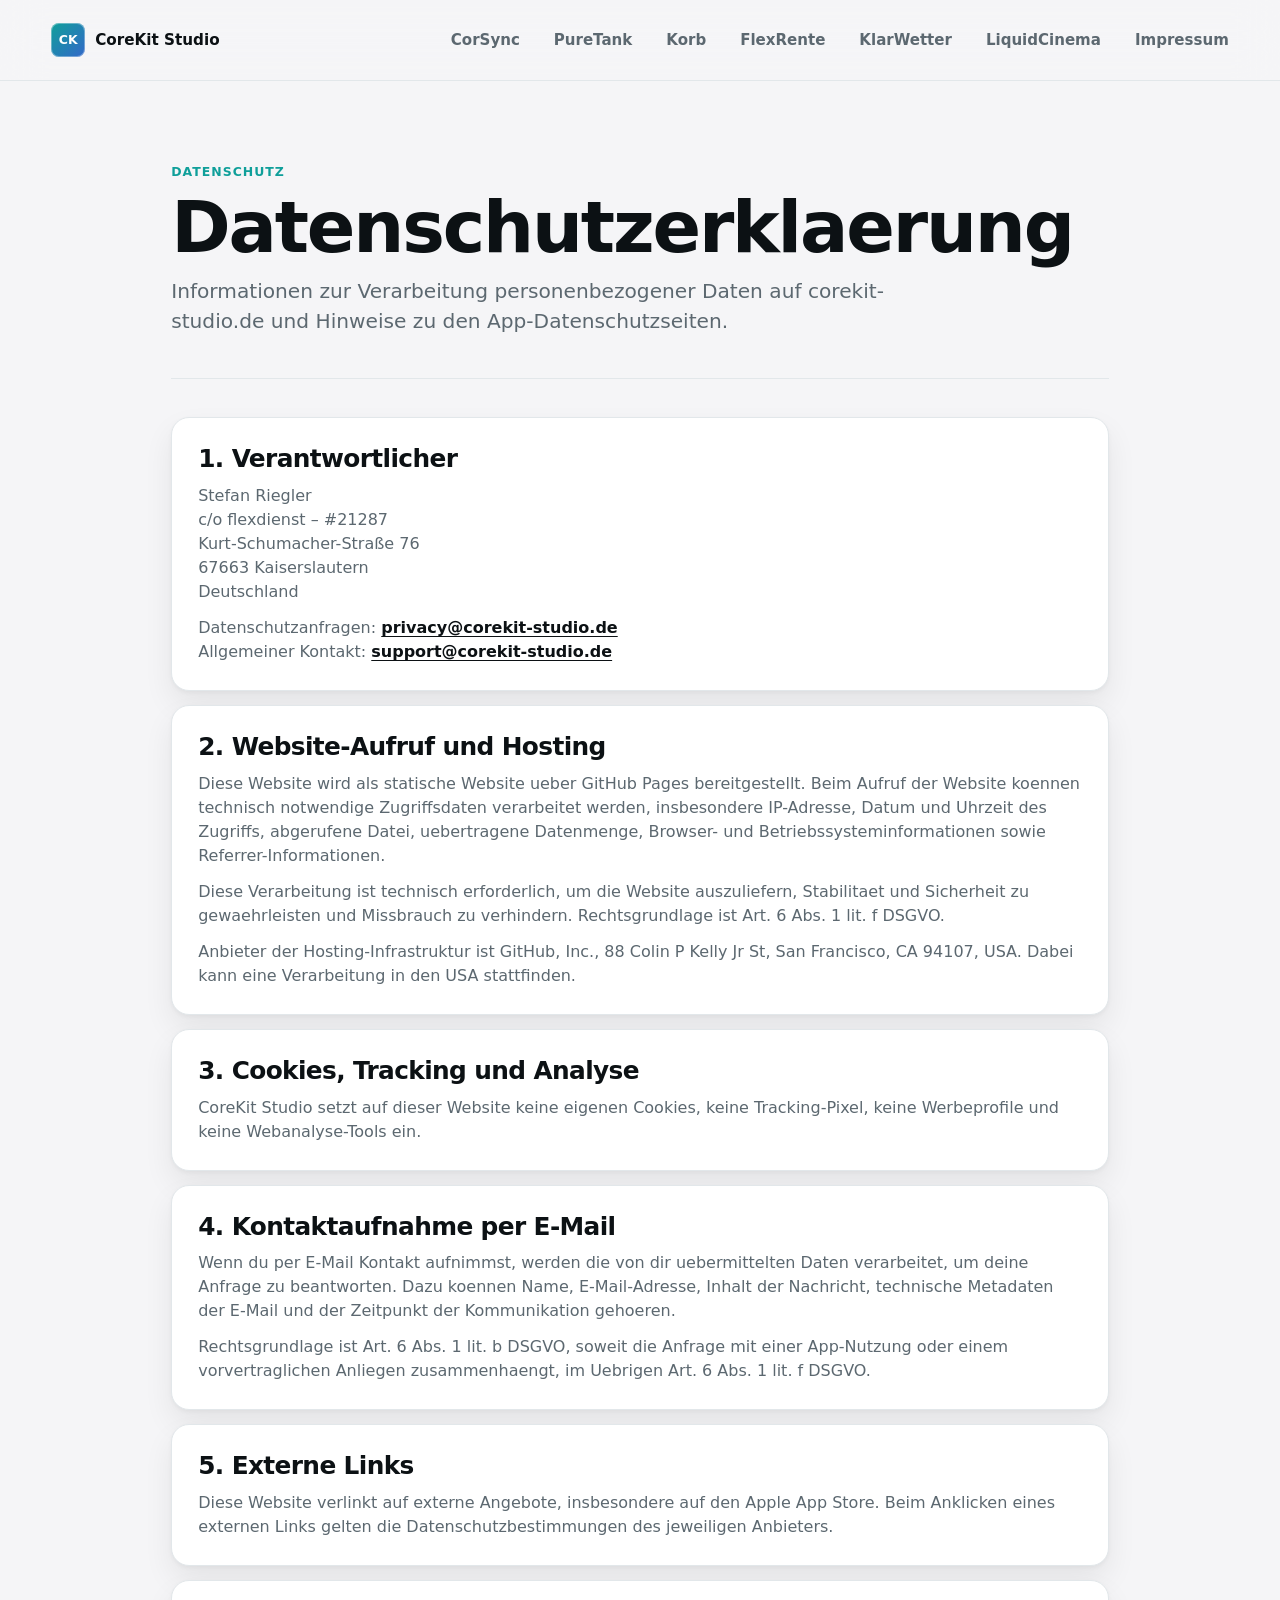
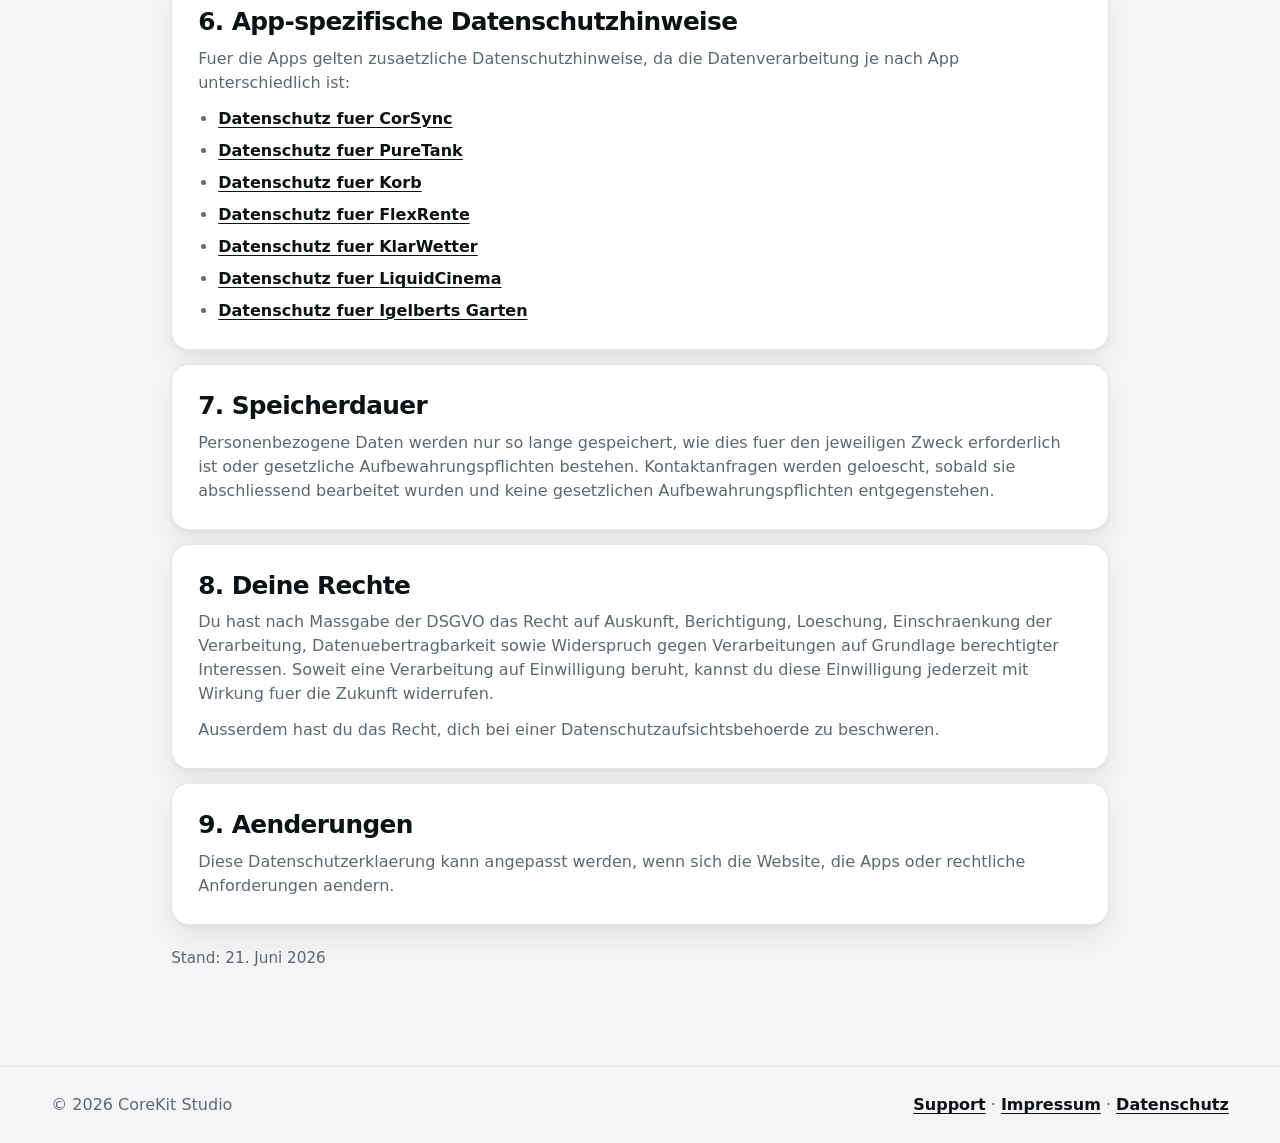
==== datenschutz.html @ 7d425607 "Igelberts Garten: Datenschutzseite, Support-/Übersicht-Verlinkung, iPad-Plattform - Neue Seite daten" ====
<!doctype html>
<html lang="de">
  <head>
    <meta charset="utf-8">
    <meta name="viewport" content="width=device-width, initial-scale=1">
    <meta name="description" content="Datenschutzerklaerung fuer die Website corekit-studio.de und Uebersicht der App-Datenschutzhinweise.">
    <title>Datenschutz - CoreKit Studio</title>
    <link rel="stylesheet" href="styles.css?v=20260712-redesign-1">
  </head>
  <body>
    <header class="site-header">
      <a class="brand" href="index.html#top" aria-label="Startseite">
        <span class="brand-mark">CK</span>
        <span>CoreKit Studio</span>
      </a>
      <nav class="nav" aria-label="Hauptnavigation">
        <a href="index.html#corsync">CorSync</a>
        <a href="index.html#puretank">PureTank</a>
        <a href="index.html#korb">Korb</a>
        <a href="index.html#flexrente">FlexRente</a>
        <a href="index.html#klarwetter">KlarWetter</a>
        <a href="index.html#liquidcinema">LiquidCinema</a>
        <a href="impressum.html">Impressum</a>
      </nav>
    </header>

    <main class="legal-page">
      <section class="legal-hero" aria-labelledby="privacy-title">
        <p class="section-kicker">Datenschutz</p>
        <h1 id="privacy-title">Datenschutzerklaerung</h1>
        <p class="lead">Informationen zur Verarbeitung personenbezogener Daten auf corekit-studio.de und Hinweise zu den App-Datenschutzseiten.</p>
      </section>

      <section class="legal-content">
        <article class="legal-panel">
          <h2>1. Verantwortlicher</h2>
          <p>
            Stefan Riegler<br>
            c/o flexdienst – #21287<br>
            Kurt-Schumacher-Straße 76<br>
            67663 Kaiserslautern<br>
            Deutschland
          </p>
          <p>
            Datenschutzanfragen: <a href="mailto:privacy@corekit-studio.de">privacy@corekit-studio.de</a><br>
            Allgemeiner Kontakt: <a href="mailto:support@corekit-studio.de">support@corekit-studio.de</a>
          </p>
        </article>

        <article class="legal-panel">
          <h2>2. Website-Aufruf und Hosting</h2>
          <p>
            Diese Website wird als statische Website ueber GitHub Pages bereitgestellt. Beim Aufruf der Website koennen technisch notwendige Zugriffsdaten verarbeitet werden, insbesondere IP-Adresse, Datum und Uhrzeit des Zugriffs, abgerufene Datei, uebertragene Datenmenge, Browser- und Betriebssysteminformationen sowie Referrer-Informationen.
          </p>
          <p>
            Diese Verarbeitung ist technisch erforderlich, um die Website auszuliefern, Stabilitaet und Sicherheit zu gewaehrleisten und Missbrauch zu verhindern. Rechtsgrundlage ist Art. 6 Abs. 1 lit. f DSGVO.
          </p>
          <p>
            Anbieter der Hosting-Infrastruktur ist GitHub, Inc., 88 Colin P Kelly Jr St, San Francisco, CA 94107, USA. Dabei kann eine Verarbeitung in den USA stattfinden.
          </p>
        </article>

        <article class="legal-panel">
          <h2>3. Cookies, Tracking und Analyse</h2>
          <p>
            CoreKit Studio setzt auf dieser Website keine eigenen Cookies, keine Tracking-Pixel, keine Werbeprofile und keine Webanalyse-Tools ein.
          </p>
        </article>

        <article class="legal-panel">
          <h2>4. Kontaktaufnahme per E-Mail</h2>
          <p>
            Wenn du per E-Mail Kontakt aufnimmst, werden die von dir uebermittelten Daten verarbeitet, um deine Anfrage zu beantworten. Dazu koennen Name, E-Mail-Adresse, Inhalt der Nachricht, technische Metadaten der E-Mail und der Zeitpunkt der Kommunikation gehoeren.
          </p>
          <p>
            Rechtsgrundlage ist Art. 6 Abs. 1 lit. b DSGVO, soweit die Anfrage mit einer App-Nutzung oder einem vorvertraglichen Anliegen zusammenhaengt, im Uebrigen Art. 6 Abs. 1 lit. f DSGVO.
          </p>
        </article>

        <article class="legal-panel">
          <h2>5. Externe Links</h2>
          <p>
            Diese Website verlinkt auf externe Angebote, insbesondere auf den Apple App Store. Beim Anklicken eines externen Links gelten die Datenschutzbestimmungen des jeweiligen Anbieters.
          </p>
        </article>

        <article class="legal-panel">
          <h2>6. App-spezifische Datenschutzhinweise</h2>
          <p>
            Fuer die Apps gelten zusaetzliche Datenschutzhinweise, da die Datenverarbeitung je nach App unterschiedlich ist:
          </p>
          <ul class="legal-list">
            <li><a href="datenschutz/corsync.html">Datenschutz fuer CorSync</a></li>
            <li><a href="datenschutz/puretank.html">Datenschutz fuer PureTank</a></li>
            <li><a href="datenschutz/korb.html">Datenschutz fuer Korb</a></li>
            <li><a href="datenschutz/flexrente.html">Datenschutz fuer FlexRente</a></li>
            <li><a href="datenschutz/klarwetter.html">Datenschutz fuer KlarWetter</a></li>
            <li><a href="datenschutz/liquidcinema.html">Datenschutz fuer LiquidCinema</a></li>
            <li><a href="datenschutz/igelbert.html">Datenschutz fuer Igelberts Garten</a></li>
          </ul>
        </article>

        <article class="legal-panel">
          <h2>7. Speicherdauer</h2>
          <p>
            Personenbezogene Daten werden nur so lange gespeichert, wie dies fuer den jeweiligen Zweck erforderlich ist oder gesetzliche Aufbewahrungspflichten bestehen. Kontaktanfragen werden geloescht, sobald sie abschliessend bearbeitet wurden und keine gesetzlichen Aufbewahrungspflichten entgegenstehen.
          </p>
        </article>

        <article class="legal-panel">
          <h2>8. Deine Rechte</h2>
          <p>
            Du hast nach Massgabe der DSGVO das Recht auf Auskunft, Berichtigung, Loeschung, Einschraenkung der Verarbeitung, Datenuebertragbarkeit sowie Widerspruch gegen Verarbeitungen auf Grundlage berechtigter Interessen. Soweit eine Verarbeitung auf Einwilligung beruht, kannst du diese Einwilligung jederzeit mit Wirkung fuer die Zukunft widerrufen.
          </p>
          <p>
            Ausserdem hast du das Recht, dich bei einer Datenschutzaufsichtsbehoerde zu beschweren.
          </p>
        </article>

        <article class="legal-panel">
          <h2>9. Aenderungen</h2>
          <p>
            Diese Datenschutzerklaerung kann angepasst werden, wenn sich die Website, die Apps oder rechtliche Anforderungen aendern.
          </p>
        </article>

        <p class="legal-updated">Stand: 21. Juni 2026</p>
      </section>
    </main>

    <footer class="footer">
      <span>© <span id="year">2026</span> CoreKit Studio</span>
      <span><a href="support.html">Support</a> · <a href="impressum.html">Impressum</a> · <a href="datenschutz.html">Datenschutz</a></span>
    </footer>

    <script>
      document.getElementById("year").textContent = new Date().getFullYear();
    </script>
  </body>
</html>
---- styles.css ----
:root {
  color-scheme: light dark;
  --ink: #0c1114;
  --muted: #5c6870;
  --line: #e2e7ea;
  --paper: #f5f5f7;
  --panel: #ffffff;
  --card: #ffffff;
  --teal: #0f9f9a;
  --blue: #3368c9;
  --green: #438753;
  --accent: #f0b44c;
  --brand: #0071e3;
  --focus: #0071e3;
  --header-bg: rgba(245, 245, 247, 0.72);
  --glass: rgba(255, 255, 255, 0.55);
  --glass-strong: rgba(250, 250, 252, 0.9);
  --shadow: 0 20px 70px rgba(23, 32, 38, 0.13);
  --shadow-card: 0 2px 4px rgba(12, 17, 20, 0.04), 0 14px 30px rgba(12, 17, 20, 0.07);
  --radius: 18px;
}

@media (prefers-color-scheme: dark) {
  :root {
    --ink: #f5f5f7;
    --muted: #9ea7ad;
    --line: #2a2f34;
    --paper: #000000;
    --panel: #1c1c1e;
    --card: #1c1c1e;
    --teal: #40c8c0;
    --blue: #6ea0e6;
    --accent: #f0b44c;
    --brand: #0a84ff;
    --focus: #0a84ff;
    --header-bg: rgba(0, 0, 0, 0.6);
    --glass: rgba(40, 40, 43, 0.55);
    --glass-strong: rgba(28, 28, 30, 0.92);
    --shadow: 0 20px 70px rgba(0, 0, 0, 0.55);
    --shadow-card: 0 2px 4px rgba(0, 0, 0, 0.3), 0 16px 34px rgba(0, 0, 0, 0.45);
  }
}

* {
  box-sizing: border-box;
}

html {
  scroll-behavior: smooth;
}

body {
  margin: 0;
  background: var(--paper);
  color: var(--ink);
  font-family: "SF Pro Display", "SF Pro Text", -apple-system, BlinkMacSystemFont, system-ui, "Segoe UI", Roboto, sans-serif;
  line-height: 1.5;
  text-rendering: optimizeLegibility;
  -webkit-font-smoothing: antialiased;
  -moz-osx-font-smoothing: grayscale;
}

a {
  color: inherit;
}

img {
  max-width: 100%;
}

:focus-visible {
  outline: 3px solid var(--focus);
  outline-offset: 3px;
}

.skip-link {
  position: fixed;
  left: 16px;
  top: 12px;
  z-index: 100;
  padding: 10px 14px;
  background: var(--brand);
  color: #fff;
  border-radius: 8px;
  font-weight: 800;
  text-decoration: none;
  transform: translateY(-160%);
  transition: transform 0.2s ease;
}

.skip-link:focus-visible {
  transform: translateY(0);
}

.site-header {
  position: sticky;
  top: 0;
  z-index: 10;
  display: flex;
  align-items: center;
  justify-content: space-between;
  flex-wrap: wrap;
  gap: 14px 24px;
  padding: 18px clamp(20px, 4vw, 56px);
  background: var(--header-bg);
  border-bottom: 1px solid var(--line);
  -webkit-backdrop-filter: saturate(180%) blur(20px);
  backdrop-filter: saturate(180%) blur(20px);
}

.brand {
  display: inline-flex;
  align-items: center;
  gap: 10px;
  min-height: 44px;
  color: var(--ink);
  font-size: 0.95rem;
  font-weight: 800;
  text-decoration: none;
  letter-spacing: 0;
}

.brand-mark,
.app-icon {
  display: grid;
  place-items: center;
  flex: 0 0 auto;
  color: #fff;
  font-weight: 800;
  box-shadow: inset 0 0 0 1px rgba(255, 255, 255, 0.34);
}

.brand-mark {
  width: 34px;
  height: 34px;
  border-radius: 8px;
  background: linear-gradient(135deg, var(--teal), var(--blue));
  font-size: 0.78rem;
}

.brand-logo {
  display: block;
  width: 34px;
  height: 34px;
  flex: 0 0 auto;
  border-radius: 8px;
  box-shadow: 0 4px 14px rgba(23, 32, 38, 0.14);
}

.nav {
  display: flex;
  flex-wrap: wrap;
  align-items: center;
  gap: 6px clamp(14px, 3vw, 34px);
  color: var(--muted);
  font-size: 0.94rem;
  font-weight: 700;
}

.nav a {
  display: inline-flex;
  align-items: center;
  min-height: 44px;
  white-space: nowrap;
  overflow-wrap: normal;
  text-decoration: none;
}

.nav a:hover,
.nav a:focus-visible {
  color: var(--ink);
}

.hero {
  display: grid;
  grid-template-columns: minmax(300px, 0.95fr) minmax(360px, 0.72fr);
  align-items: center;
  gap: clamp(28px, 5vw, 70px);
  width: min(100%, 1320px);
  margin: 0 auto;
  min-height: auto;
  padding: clamp(58px, 7vw, 96px) clamp(20px, 4vw, 56px) clamp(46px, 6vw, 74px);
}

.hero-copy {
  max-width: 650px;
}

.eyebrow,
.section-kicker,
.app-platform {
  margin: 0;
  color: var(--teal);
  font-size: 0.78rem;
  font-weight: 850;
  letter-spacing: 0.08em;
  text-transform: uppercase;
}

p,
a {
  overflow-wrap: anywhere;
}

h1,
h2,
h3 {
  overflow-wrap: normal;
}

h1 {
  margin: 14px 0 18px;
  max-width: 650px;
  font-size: clamp(3rem, 6vw, 5.1rem);
  line-height: 0.98;
  letter-spacing: -0.03em;
}

h2 {
  margin: 8px 0 0;
  font-size: clamp(2rem, 4.4vw, 4rem);
  line-height: 1.02;
  letter-spacing: -0.025em;
}

h3 {
  margin: 6px 0 8px;
  font-size: 1.22rem;
  letter-spacing: -0.015em;
}

.lead {
  max-width: 610px;
  margin: 0;
  color: var(--muted);
  font-size: clamp(1.04rem, 1.8vw, 1.26rem);
}

.hero-actions {
  display: flex;
  flex-wrap: wrap;
  gap: 12px;
  margin-top: 30px;
}

.button {
  display: inline-flex;
  align-items: center;
  justify-content: center;
  min-height: 46px;
  padding: 12px 24px;
  border-radius: 980px;
  font-weight: 700;
  letter-spacing: -0.01em;
  text-decoration: none;
  transition: transform 0.25s ease, background 0.25s ease, box-shadow 0.25s ease, opacity 0.25s ease;
}

.button:hover {
  transform: translateY(-2px);
}

.button:active {
  transform: translateY(0);
}

.button.primary {
  background: var(--brand);
  color: #fff;
  box-shadow: 0 8px 22px rgba(0, 113, 227, 0.28);
}

.button.primary:hover {
  box-shadow: 0 12px 28px rgba(0, 113, 227, 0.34);
}

.button.secondary {
  background: var(--glass);
  border: 1px solid var(--line);
  color: var(--ink);
  -webkit-backdrop-filter: blur(12px);
  backdrop-filter: blur(12px);
}

.disabled-button {
  color: var(--muted);
  cursor: default;
}

.button.compact {
  min-height: 42px;
  padding-inline: 16px;
}

.hero-visual {
  min-width: 0;
}

.hero-visual:not(.app-showcase) > img {
  display: block;
  width: 100%;
  aspect-ratio: 16 / 11;
  object-fit: cover;
  border-radius: 10px;
  box-shadow: var(--shadow);
}

.app-showcase {
  position: relative;
  display: flex;
  align-items: center;
  justify-content: center;
  gap: 12px;
  width: min(100%, 470px);
  min-height: 360px;
  margin-left: auto;
  padding: 0;
  overflow: visible;
}

.app-showcase .phone-shot,
.app-showcase .watch-shot,
.media-strip img {
  display: block;
  object-fit: cover;
  object-position: top center;
  background: #101116;
  border: 1px solid rgba(23, 32, 38, 0.18);
  border-radius: 22px;
  box-shadow: 0 18px 42px rgba(23, 32, 38, 0.14);
}

.app-showcase .phone-shot {
  width: 132px;
  max-width: 132px;
  flex: 0 0 132px;
  aspect-ratio: 1320 / 2868;
}

.app-showcase .primary-shot {
  order: 2;
  width: 164px;
  max-width: 164px;
  flex-basis: 164px;
  z-index: 3;
  transform: translateY(-8px);
}

.app-showcase img:nth-child(2) {
  order: 1;
  z-index: 2;
  transform: translateY(22px);
}

.app-showcase img:nth-child(3) {
  order: 3;
  z-index: 1;
  transform: translateY(12px);
}

.section {
  padding: clamp(50px, 7vw, 92px) clamp(20px, 4vw, 56px);
  scroll-margin-top: 92px;
}

.intro,
.contact-section,
.legal {
  display: grid;
  grid-template-columns: minmax(0, 0.8fr) minmax(280px, 1fr);
  gap: clamp(22px, 5vw, 64px);
  align-items: start;
  border-top: 1px solid var(--line);
}

.intro > p,
.contact-section p,
.legal p {
  margin: 0;
  color: var(--muted);
  font-size: 1.06rem;
}

.section-heading {
  display: flex;
  align-items: end;
  justify-content: space-between;
  gap: 20px;
  margin-bottom: 24px;
}

.product-layout {
  display: grid;
  grid-template-columns: minmax(280px, 0.75fr) minmax(0, 1.25fr);
  gap: clamp(24px, 5vw, 64px);
  align-items: center;
}

.product-copy {
  max-width: 620px;
}

.product-copy h3 {
  margin-top: 8px;
  font-size: clamp(1.8rem, 3vw, 3rem);
  line-height: 1.08;
}

.product-copy p {
  margin: 0;
  color: var(--muted);
  font-size: 1.07rem;
}

.quick-list {
  display: grid;
  gap: 10px;
  margin: 24px 0 0;
  padding: 0;
  list-style: none;
}

.quick-list li {
  position: relative;
  padding-left: 24px;
  color: var(--ink);
  font-weight: 720;
}

.quick-list li::before {
  position: absolute;
  left: 0;
  color: var(--teal);
  content: "✓";
}

.media-strip {
  display: grid;
  grid-template-columns: repeat(3, minmax(0, 1fr));
  gap: clamp(10px, 2vw, 18px);
  align-items: end;
}

.media-strip img {
  width: 100%;
  aspect-ratio: 1320 / 2868;
  border-radius: 28px;
  box-shadow: var(--shadow);
}

.media-strip img:nth-child(2) {
  margin-bottom: 34px;
}

.feature-section {
  border-top: 1px solid var(--line);
}

.feature-grid {
  display: grid;
  grid-template-columns: repeat(3, minmax(0, 1fr));
  gap: 14px;
}

.feature-grid article {
  min-height: 190px;
  padding: 24px;
  background: var(--card);
  border: 1px solid var(--line);
  border-radius: var(--radius);
  box-shadow: var(--shadow-card);
  transition: transform 0.3s ease, box-shadow 0.3s ease;
}

.feature-grid article:hover {
  transform: translateY(-4px);
  box-shadow: 0 2px 6px rgba(12, 17, 20, 0.05), 0 22px 44px rgba(12, 17, 20, 0.1);
}

.feature-grid p {
  margin: 0;
  color: var(--muted);
}

.medical-note {
  margin: 22px 0 0;
  padding: 18px;
  color: var(--muted);
  background: var(--card);
  border: 1px solid var(--line);
  border-left: 4px solid var(--accent);
  border-radius: var(--radius);
}

.app-grid {
  display: grid;
  grid-template-columns: repeat(3, minmax(0, 1fr));
  gap: 16px;
}

.app-card {
  display: grid;
  grid-template-rows: auto 1fr auto;
  gap: 18px;
  min-height: 320px;
  padding: 24px;
  background: var(--card);
  border: 1px solid var(--line);
  border-radius: var(--radius);
  box-shadow: var(--shadow-card);
}

.app-card p {
  margin: 0;
  color: var(--muted);
}

.app-card a {
  align-self: end;
  width: fit-content;
  color: var(--ink);
  font-weight: 850;
  text-decoration-thickness: 2px;
  text-underline-offset: 4px;
}

.app-icon {
  width: 58px;
  height: 58px;
  border-radius: 14px;
  font-size: 1rem;
}

.app-icon.teal {
  background: linear-gradient(135deg, #16a8a1, #27656d);
}

.app-icon.blue {
  background: linear-gradient(135deg, #3368c9, #65a0d8);
}

.app-icon.green {
  background: linear-gradient(135deg, #438753, #c5a24d);
}

.contact-list {
  display: grid;
  gap: 12px;
}

.contact-list a {
  display: grid;
  gap: 4px;
  padding: 20px;
  background: var(--card);
  border: 1px solid var(--line);
  border-radius: var(--radius);
  box-shadow: var(--shadow-card);
  color: var(--ink);
  font-size: 1.02rem;
  font-weight: 700;
  text-decoration: none;
  transition: transform 0.3s ease, box-shadow 0.3s ease;
}

.contact-list a:hover {
  transform: translateY(-4px);
  box-shadow: 0 2px 6px rgba(12, 17, 20, 0.05), 0 22px 44px rgba(12, 17, 20, 0.1);
}

.contact-list span {
  color: var(--muted);
  font-size: 0.8rem;
  font-weight: 800;
  text-transform: uppercase;
  letter-spacing: 0.08em;
}

.legal-grid {
  display: grid;
  grid-template-columns: repeat(2, minmax(0, 1fr));
  gap: 14px;
}

.legal-grid article {
  padding: 24px;
  background: var(--card);
  border: 1px solid var(--line);
  border-radius: var(--radius);
  box-shadow: var(--shadow-card);
}

.legal-grid h3 {
  margin-top: 0;
}

.legal-grid p + p,
.legal-grid p + a {
  margin-top: 14px;
}

.text-link {
  display: inline-flex;
  color: var(--ink);
  font-weight: 850;
  text-decoration-thickness: 2px;
  text-underline-offset: 4px;
}

.footer {
  display: flex;
  justify-content: space-between;
  gap: 18px;
  padding: 26px clamp(20px, 4vw, 56px);
  color: var(--muted);
  border-top: 1px solid var(--line);
}

.footer a {
  color: var(--ink);
  font-weight: 750;
  text-decoration-thickness: 1px;
  text-underline-offset: 3px;
}

.app-detail + .app-detail {
  border-top: 1px solid var(--line);
}

.media-strip.four-up {
  grid-template-columns: repeat(4, minmax(0, 1fr));
}

.media-strip.four-up img:nth-child(2) {
  margin-bottom: 28px;
}

.media-strip.four-up img:nth-child(3) {
  margin-bottom: 56px;
}

.media-strip.four-up img:nth-child(4) {
  margin-bottom: 14px;
}

.media-strip.mixed-device {
  align-items: center;
}

.media-strip.mixed-device .watch-media {
  align-self: center;
  aspect-ratio: 422 / 514;
  object-fit: cover;
  background: #000;
  border-radius: 34px;
}

.note-grid {
  display: grid;
  grid-template-columns: repeat(4, minmax(0, 1fr));
  gap: 14px;
  margin-top: 22px;
}

.note-grid .medical-note {
  margin: 0;
}

.legal-page {
  width: min(100%, 1040px);
  margin: 0 auto;
  padding: clamp(44px, 7vw, 82px) clamp(20px, 4vw, 56px) clamp(58px, 8vw, 96px);
}

.legal-page .legal-hero {
  padding-bottom: clamp(24px, 4vw, 42px);
  border-bottom: 1px solid var(--line);
}

.legal-page h1 {
  max-width: 820px;
  margin: 10px 0 14px;
  font-size: clamp(2.4rem, 5.6vw, 4.6rem);
}

.legal-page .lead {
  max-width: 760px;
}

.legal-content {
  display: grid;
  gap: 14px;
  padding-top: clamp(24px, 4vw, 38px);
}

.legal-panel {
  padding: clamp(18px, 3vw, 26px);
  background: var(--card);
  border: 1px solid var(--line);
  border-radius: var(--radius);
  box-shadow: var(--shadow-card);
}

.legal-panel h2 {
  margin: 0 0 10px;
  font-size: clamp(1.25rem, 2vw, 1.55rem);
  line-height: 1.2;
}

.legal-panel p {
  margin: 0;
  color: var(--muted);
}

.legal-panel p + p,
.legal-panel p + ul,
.legal-panel ul + p {
  margin-top: 12px;
}

.legal-list {
  display: grid;
  gap: 8px;
  margin: 0;
  padding-left: 20px;
  color: var(--muted);
}

.legal-panel a,
.legal-content a {
  color: var(--ink);
  font-weight: 760;
  text-underline-offset: 3px;
}

.legal-updated {
  margin: 8px 0 0;
  color: var(--muted);
  font-size: 0.95rem;
}

@media (prefers-reduced-motion: reduce) {
  *,
  *::before,
  *::after {
    scroll-behavior: auto !important;
    transition-duration: 0.01ms !important;
    animation-duration: 0.01ms !important;
    animation-iteration-count: 1 !important;
  }
}

@media (max-width: 1100px) {
  .note-grid {
    grid-template-columns: repeat(2, minmax(0, 1fr));
  }
}

@media (max-width: 900px) {
  .hero,
  .intro,
  .contact-section,
  .legal,
  .product-layout {
    grid-template-columns: 1fr;
  }

  .hero {
    min-height: auto;
  }

  .hero-visual {
    order: -1;
  }

  .app-showcase {
    min-height: auto;
    margin-inline: auto;
    padding-block: 16px 30px;
  }

  .app-grid,
  .feature-grid,
  .legal-grid,
  .note-grid {
    grid-template-columns: 1fr;
  }

  .media-strip.four-up {
    grid-template-columns: repeat(2, minmax(0, 1fr));
  }
}

@media (max-width: 640px) {
  .site-header {
    position: static;
    align-items: flex-start;
    flex-direction: column;
  }

  .nav {
    width: 100%;
    flex-wrap: wrap;
    justify-content: flex-start;
    row-gap: 10px;
  }

  .nav a {
    min-height: 44px;
  }

  .hero-actions,
  .button {
    width: 100%;
  }

  .app-showcase {
    justify-content: flex-start;
    gap: 12px;
    overflow-x: auto;
    padding: 8px 2px 36px;
    scroll-snap-type: x mandatory;
    -webkit-overflow-scrolling: touch;
  }

  .app-showcase .phone-shot {
    width: 190px;
    max-width: 190px;
    flex: 0 0 190px;
    scroll-snap-align: center;
    transform: none;
  }

  .app-showcase .primary-shot,
  .app-showcase img:nth-child(2),
  .app-showcase img:nth-child(3) {
    transform: none;
  }

  .section-heading {
    align-items: stretch;
    flex-direction: column;
  }

  .media-strip {
    grid-template-columns: 1fr 1fr;
  }

  .media-strip img:nth-child(2),
  .media-strip.four-up img:nth-child(2),
  .media-strip.four-up img:nth-child(3),
  .media-strip.four-up img:nth-child(4) {
    margin-bottom: 0;
  }

  .media-strip img:nth-child(3) {
    grid-column: 1 / -1;
    justify-self: center;
    max-width: 52%;
  }

  .media-strip.four-up img:nth-child(3) {
    grid-column: auto;
    max-width: none;
  }

  .media-strip.mixed-device .watch-media {
    justify-self: center;
    max-width: 72%;
  }

  .footer {
    flex-direction: column;
  }
}

/* App focus and screenshot normalization */
.app-showcase {
  display: grid;
  grid-template-columns: repeat(5, minmax(0, 1fr));
  align-items: center;
  justify-items: center;
  gap: clamp(8px, 1.3vw, 14px);
  width: min(100%, 690px);
  min-height: 330px;
  margin-left: auto;
  padding: 12px;
  overflow: visible;
}

.app-showcase::after {
  content: "";
  display: block;
  width: 100%;
  max-width: 128px;
  aspect-ratio: 1320 / 2868;
  background: #101116 url("assets/flexrente-dashboard.jpg") top center / cover no-repeat;
  border: 1.5px solid #101116;
  border-radius: 14px;
  box-shadow: 0 18px 42px rgba(23, 32, 38, 0.14);
}

.app-showcase .phone-shot,
.app-showcase .primary-shot {
  width: 100%;
  max-width: 128px;
  flex: initial;
  order: initial;
  z-index: auto;
  transform: none;
  border-radius: 14px;
}

.app-showcase img:nth-child(2),
.app-showcase img:nth-child(3) {
  order: initial;
  z-index: auto;
  transform: none;
}

.product-layout .media-strip,
.product-layout .media-strip.four-up,
.product-layout .media-strip.mixed-device {
  grid-template-columns: repeat(3, minmax(0, 1fr));
  align-items: end;
  justify-items: center;
}

.product-layout .media-strip img,
.product-layout .media-strip img:nth-child(2),
.product-layout .media-strip.four-up img:nth-child(2),
.product-layout .media-strip.four-up img:nth-child(3),
.product-layout .media-strip.four-up img:nth-child(4) {
  width: min(100%, 220px);
  max-width: 220px;
  aspect-ratio: 1320 / 2868;
  height: auto;
  margin-bottom: 0;
  object-fit: cover;
  object-position: top center;
}

#puretank .media-strip img:nth-child(n + 4),
#korb .media-strip img:nth-child(n + 4),
#korb .watch-media {
  display: none;
}

/* FlexRente detail screenshots are raw iPhone captures; keep their device edge here only. */
#flexrente .media-strip img {
  object-fit: cover;
  object-position: top center;
  background-color: #101116;
  background-size: cover;
  background-repeat: no-repeat;
  border: 1.5px solid #101116;
  border-radius: 29px;
  box-shadow: 0 18px 42px rgba(23, 32, 38, 0.14);
  filter: none;
}

@media (max-width: 900px) {
  .app-showcase {
    width: min(100%, 560px);
    margin-inline: auto;
    min-height: auto;
  }

  .product-layout .media-strip,
  .product-layout .media-strip.four-up,
  .product-layout .media-strip.mixed-device {
    grid-template-columns: repeat(3, minmax(0, 1fr));
  }
}

@media (max-width: 640px) {
  .app-showcase {
    display: grid;
    grid-template-columns: repeat(2, minmax(0, 1fr));
    justify-content: center;
    justify-items: center;
    gap: 12px;
    overflow: visible;
    padding: 8px 2px 28px;
  }

  .app-showcase .phone-shot,
  .app-showcase .primary-shot,
  .app-showcase::after {
    width: 100%;
    max-width: 150px;
    flex: initial;
    scroll-snap-align: initial;
    transform: none;
  }

  .app-showcase img:nth-child(2),
  .app-showcase img:nth-child(3) {
    transform: none;
  }

  .product-layout .media-strip,
  .product-layout .media-strip.four-up,
  .product-layout .media-strip.mixed-device {
    grid-template-columns: repeat(3, minmax(0, 1fr));
    gap: 10px;
  }

  .product-layout .media-strip img,
  .product-layout .media-strip img:nth-child(3),
  .product-layout .media-strip.four-up img:nth-child(3) {
    grid-column: auto;
    width: 100%;
    max-width: 150px;
  }
}

/* LiquidCinema hero focus image */
.app-showcase {
  grid-template-columns: repeat(6, minmax(0, 1fr));
  width: min(100%, 820px);
  gap: clamp(7px, 1.1vw, 12px);
}

.app-showcase::before {
  content: "";
  display: block;
  width: 100%;
  max-width: 118px;
  aspect-ratio: 1320 / 2868;
  background: #101116 url("assets/liquidcinema-home.jpg") top center / cover no-repeat;
  border: 1.5px solid #101116;
  border-radius: 14px;
  box-shadow: 0 18px 42px rgba(23, 32, 38, 0.14);
  order: 6;
}

.app-showcase::after {
  order: 5;
}

.app-showcase .phone-shot,
.app-showcase .primary-shot,
.app-showcase::after {
  max-width: 118px;
}

@media (max-width: 640px) {
  .app-showcase {
    grid-template-columns: repeat(2, minmax(0, 1fr));
    width: min(100%, 560px);
    gap: 12px;
  }

  .app-showcase .phone-shot,
  .app-showcase .primary-shot,
  .app-showcase::after,
  .app-showcase::before {
    max-width: 150px;
  }

  .app-showcase::before {
    width: 100%;
  }

  .app-showcase::after {
    order: 6;
  }
}

/* Dezenter 3D-Effekt mit Tiefe für App-Screenshots */
.app-showcase {
  perspective: 1800px;
}

.app-showcase .phone-shot,
.app-showcase::before,
.app-showcase::after {
  transform: rotateY(-9deg) rotateX(3deg);
  transform-origin: center;
  box-shadow:
    -12px 20px 34px rgba(23, 32, 38, 0.22),
    -4px 8px 14px rgba(23, 32, 38, 0.14);
  transition: transform 0.45s ease, box-shadow 0.45s ease;
  will-change: transform;
}

.app-showcase .phone-shot:hover,
.app-showcase:hover::before,
.app-showcase:hover::after {
  transform: rotateY(0deg) rotateX(0deg) translateY(-6px);
  box-shadow:
    -8px 26px 44px rgba(23, 32, 38, 0.26),
    -2px 10px 18px rgba(23, 32, 38, 0.16);
}

/* Detail-Screenshots: aufrecht, aber mit Tiefe und leichtem Anheben */
.product-layout .media-strip img {
  box-shadow:
    0 18px 34px rgba(23, 32, 38, 0.18),
    0 6px 12px rgba(23, 32, 38, 0.12);
  transition: transform 0.35s ease, box-shadow 0.35s ease;
}

.product-layout .media-strip img:hover {
  transform: translateY(-6px) scale(1.02);
}

/* Auf schmalen Geräten keine statische Neigung (verhindert Abschneiden) */
@media (max-width: 640px) {
  .app-showcase .phone-shot,
  .app-showcase::before,
  .app-showcase::after {
    transform: none;
  }
}

@media (prefers-reduced-motion: reduce) {
  .app-showcase .phone-shot,
  .app-showcase::before,
  .app-showcase::after,
  .product-layout .media-strip img {
    transform: none;
  }
}

/* Sanfte Scroll-Einblendungen (Apple-like) */
@media (prefers-reduced-motion: no-preference) {
  .reveal {
    opacity: 0;
    transform: translateY(28px);
    transition:
      opacity 0.8s cubic-bezier(0.16, 0.84, 0.44, 1),
      transform 0.8s cubic-bezier(0.16, 0.84, 0.44, 1);
    transition-delay: var(--reveal-delay, 0s);
  }

  .reveal.is-visible {
    opacity: 1;
    transform: none;
  }
}

/* Safe-Area-Insets für randlose iPhones (Notch/Dynamic Island im Querformat) */
@supports (padding: max(0px)) {
  .site-header,
  .hero,
  .section,
  .footer,
  .legal-page {
    padding-left: max(clamp(20px, 4vw, 56px), env(safe-area-inset-left));
    padding-right: max(clamp(20px, 4vw, 56px), env(safe-area-inset-right));
  }
}

/* ============================================================
   Skalierbar: Apps-Menü + mitwachsende Hero-Reihe
   (überschreibt die früheren, fest verdrahteten App-Showcase-Regeln)
   ============================================================ */

/* Apps-Aufklappmenü im Header */
.nav-apps {
  position: relative;
}

.nav-apps > summary {
  display: inline-flex;
  align-items: center;
  gap: 6px;
  min-height: 44px;
  list-style: none;
  cursor: pointer;
  white-space: nowrap;
  color: var(--muted);
  font-weight: 700;
}

.nav-apps > summary::-webkit-details-marker {
  display: none;
}

.nav-apps > summary::after {
  content: "";
  width: 7px;
  height: 7px;
  border-right: 2px solid currentColor;
  border-bottom: 2px solid currentColor;
  transform: rotate(45deg) translate(-1px, -2px);
  transition: transform 0.25s ease;
}

.nav-apps[open] > summary::after {
  transform: rotate(-135deg) translate(-1px, -1px);
}

.nav-apps > summary:hover,
.nav-apps[open] > summary {
  color: var(--ink);
}

.nav-apps > summary:focus-visible {
  outline: 3px solid var(--focus);
  outline-offset: 3px;
  border-radius: 6px;
}

.nav-apps-menu {
  display: grid;
}

.nav-apps-menu a {
  color: var(--muted);
  font-weight: 700;
}

.nav-apps-menu a:hover {
  color: var(--ink);
}

@media (min-width: 641px) {
  .nav-apps-menu {
    position: absolute;
    top: calc(100% + 12px);
    left: 0;
    gap: 2px;
    min-width: 210px;
    padding: 8px;
    background: var(--glass-strong);
    border: 1px solid var(--line);
    border-radius: 16px;
    box-shadow: var(--shadow-card);
    -webkit-backdrop-filter: saturate(180%) blur(20px);
    backdrop-filter: saturate(180%) blur(20px);
    z-index: 30;
  }

  .nav-apps-menu a {
    min-height: 40px;
    padding: 8px 12px;
    border-radius: 10px;
    white-space: nowrap;
  }

  .nav-apps-menu a:hover {
    background: rgba(120, 120, 128, 0.16);
  }
}

@media (max-width: 640px) {
  .nav-apps {
    width: 100%;
  }

  .nav-apps-menu {
    grid-template-columns: repeat(2, minmax(0, 1fr));
    gap: 2px 20px;
    padding: 4px 0 2px 2px;
  }
}

/* Mitwachsende Hero-Screenshot-Reihe: eine neue App = ein Bild mehr */
.app-showcase {
  display: flex;
  flex-wrap: wrap;
  align-items: center;
  justify-content: center;
  gap: clamp(8px, 1.3vw, 15px);
  width: min(100%, 900px);
  min-height: 0;
  margin-left: auto;
  padding: 14px 6px;
}

.app-showcase::before,
.app-showcase::after {
  content: none !important;
  display: none !important;
}

.app-showcase .phone-shot {
  width: clamp(86px, 11vw, 110px);
  max-width: 110px;
  flex: 0 0 auto;
  aspect-ratio: 1320 / 2868;
  border-radius: 16px;
}
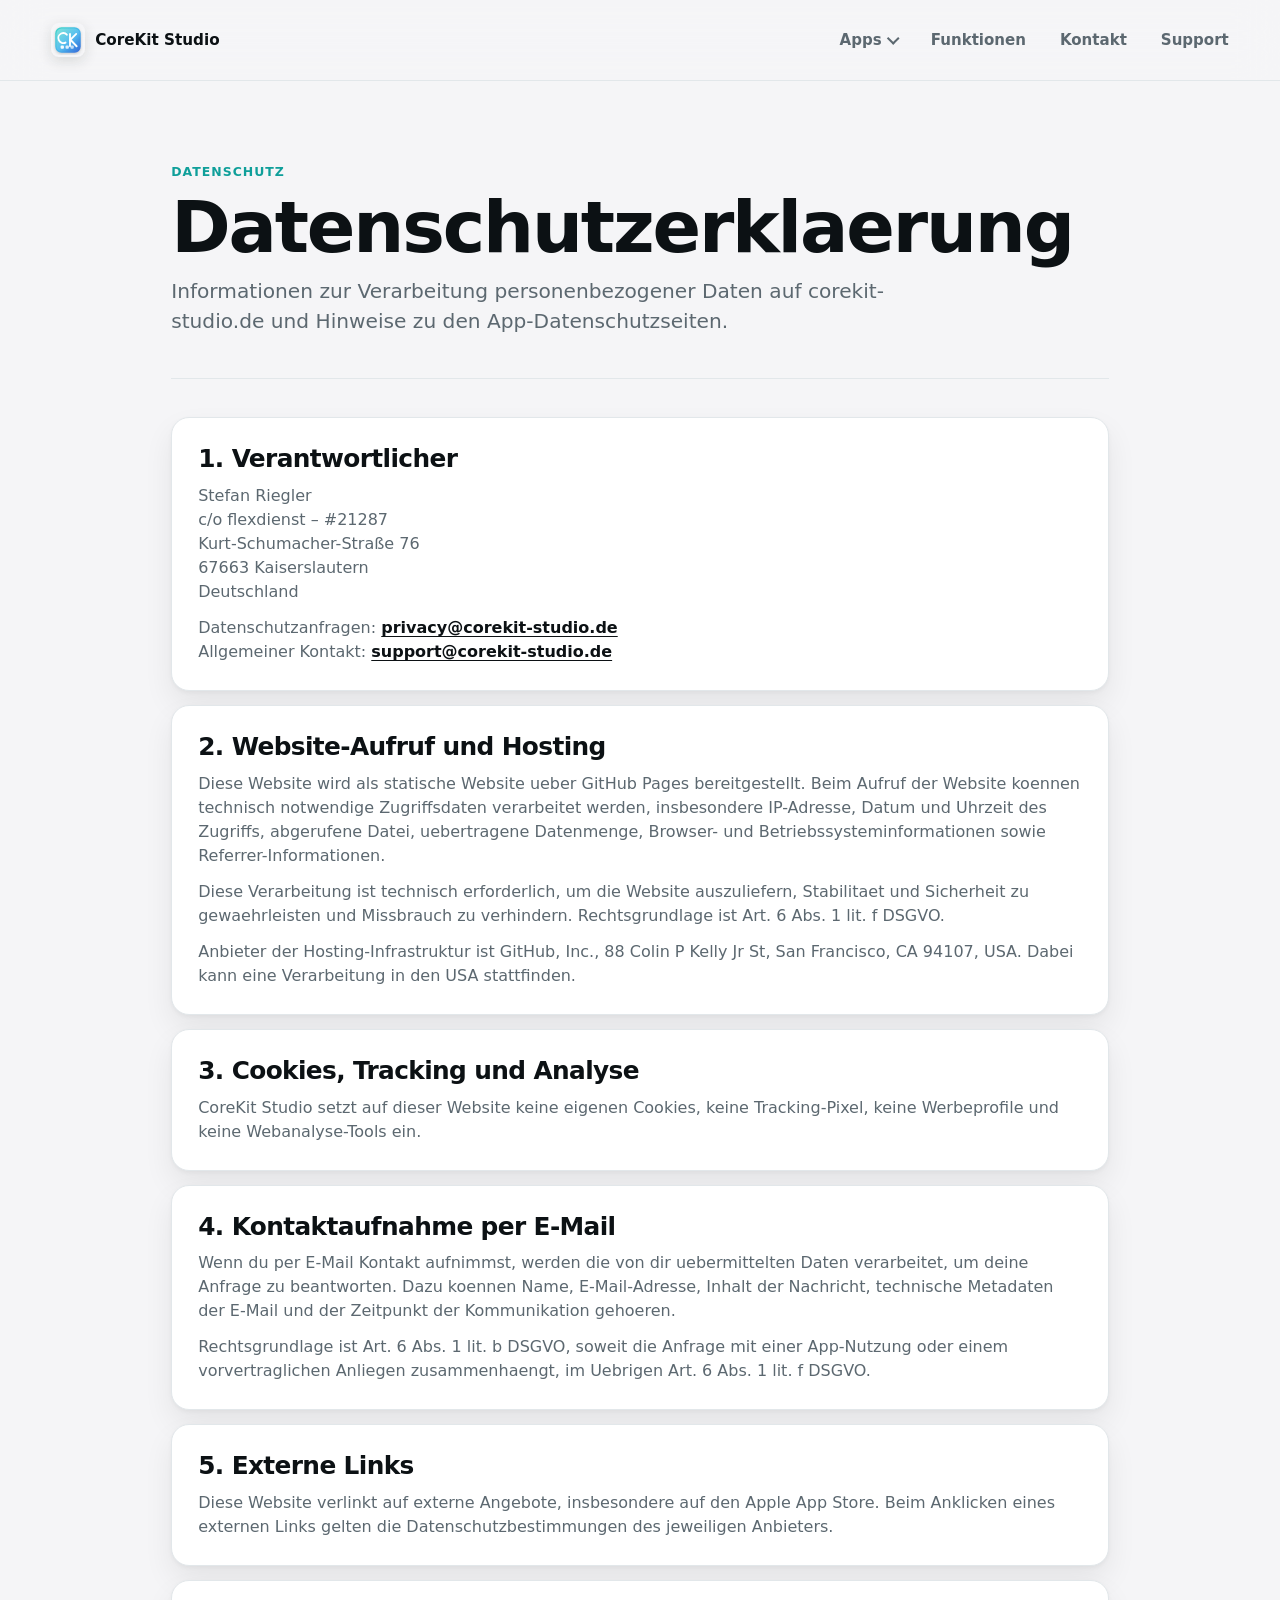
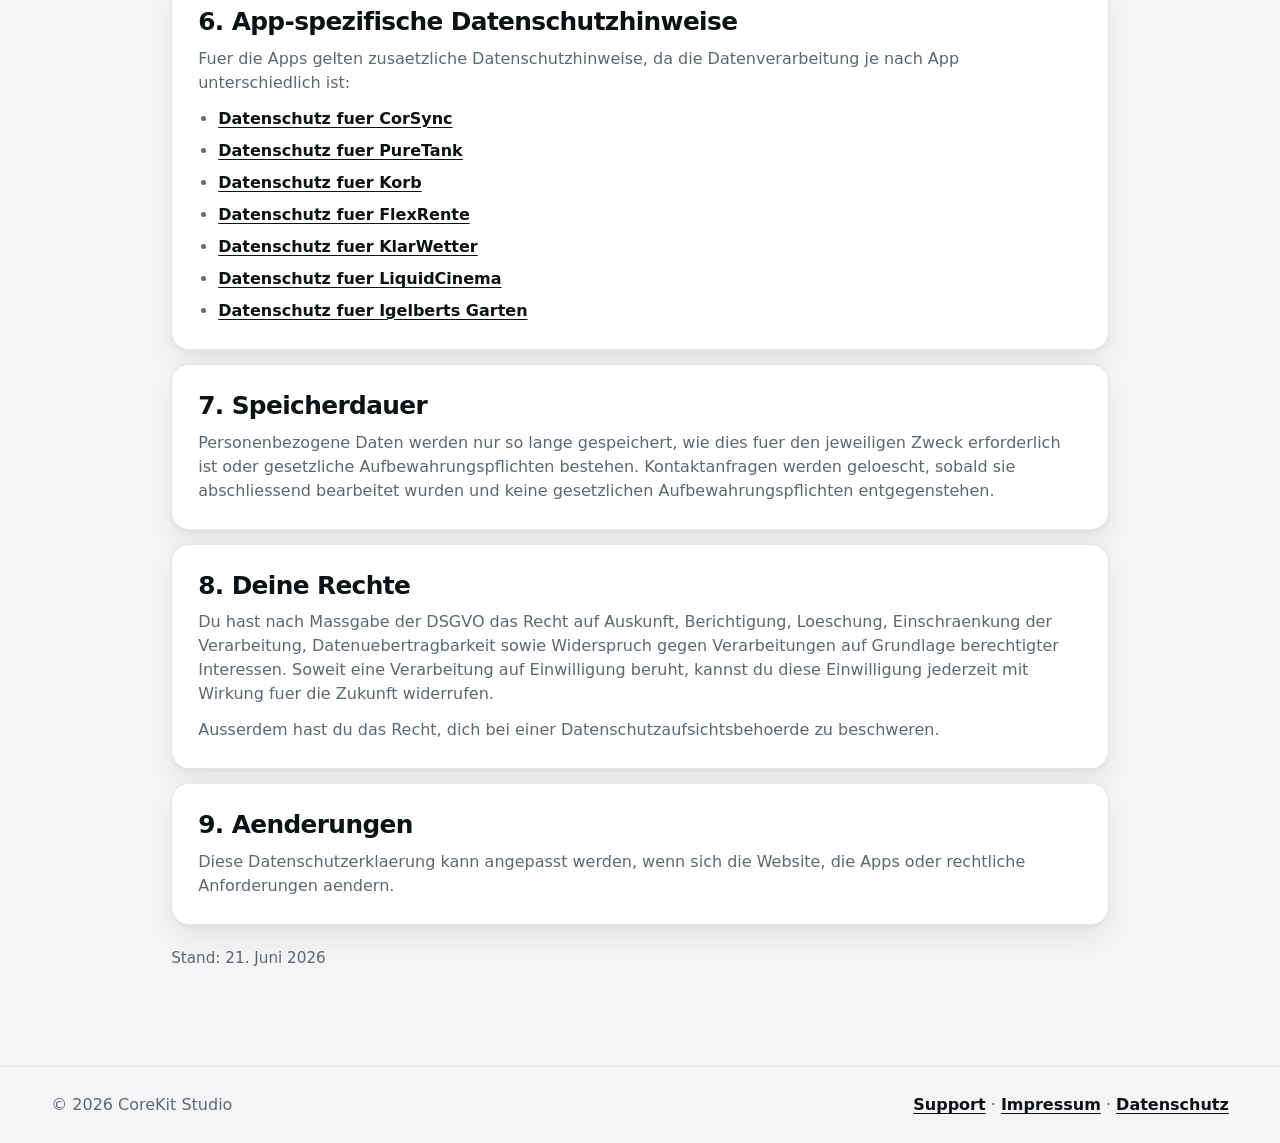
==== commit 63b0e61b: "Einheitliche Navigation & Igelbert-Funktionen auf der ganzen Website - Gleiche Navigation auf allen " ====
--- a/datenschutz.html
+++ b/datenschutz.html
@@ -8,19 +8,27 @@
     <link rel="stylesheet" href="styles.css?v=20260712-redesign-1">
   </head>
   <body>
-    <header class="site-header">
+        <header class="site-header">
       <a class="brand" href="index.html#top" aria-label="Startseite">
-        <span class="brand-mark">CK</span>
+        <img class="brand-logo" src="assets/corekit-logo.svg" alt="" width="34" height="34" aria-hidden="true">
         <span>CoreKit Studio</span>
       </a>
       <nav class="nav" aria-label="Hauptnavigation">
-        <a href="index.html#corsync">CorSync</a>
-        <a href="index.html#puretank">PureTank</a>
-        <a href="index.html#korb">Korb</a>
-        <a href="index.html#flexrente">FlexRente</a>
-        <a href="index.html#klarwetter">KlarWetter</a>
-        <a href="index.html#liquidcinema">LiquidCinema</a>
-        <a href="impressum.html">Impressum</a>
+        <details class="nav-apps">
+          <summary>Apps</summary>
+          <div class="nav-apps-menu">
+            <a href="index.html#corsync">CorSync</a>
+            <a href="index.html#puretank">PureTank</a>
+            <a href="index.html#korb">Korb</a>
+            <a href="index.html#flexrente">FlexRente</a>
+            <a href="index.html#klarwetter">KlarWetter</a>
+            <a href="index.html#liquidcinema">LiquidCinema</a>
+            <a href="index.html#igelbert">Igelbert</a>
+          </div>
+        </details>
+        <a href="index.html#funktionen">Funktionen</a>
+        <a href="index.html#kontakt">Kontakt</a>
+        <a href="support.html">Support</a>
       </nav>
     </header>
 
@@ -135,6 +143,18 @@
 
     <script>
       document.getElementById("year").textContent = new Date().getFullYear();
+      // Apps-Aufklappmenü: schließt bei Klick außerhalb und Escape
+      (function () {
+        var d = document.querySelector(".nav-apps");
+        if (!d) return;
+        document.addEventListener("click", function (e) {
+          if (d.open && !d.contains(e.target)) d.removeAttribute("open");
+        });
+        document.addEventListener("keydown", function (e) {
+          if (e.key === "Escape" && d.open) d.removeAttribute("open");
+        });
+      })();
+
     </script>
   </body>
 </html>
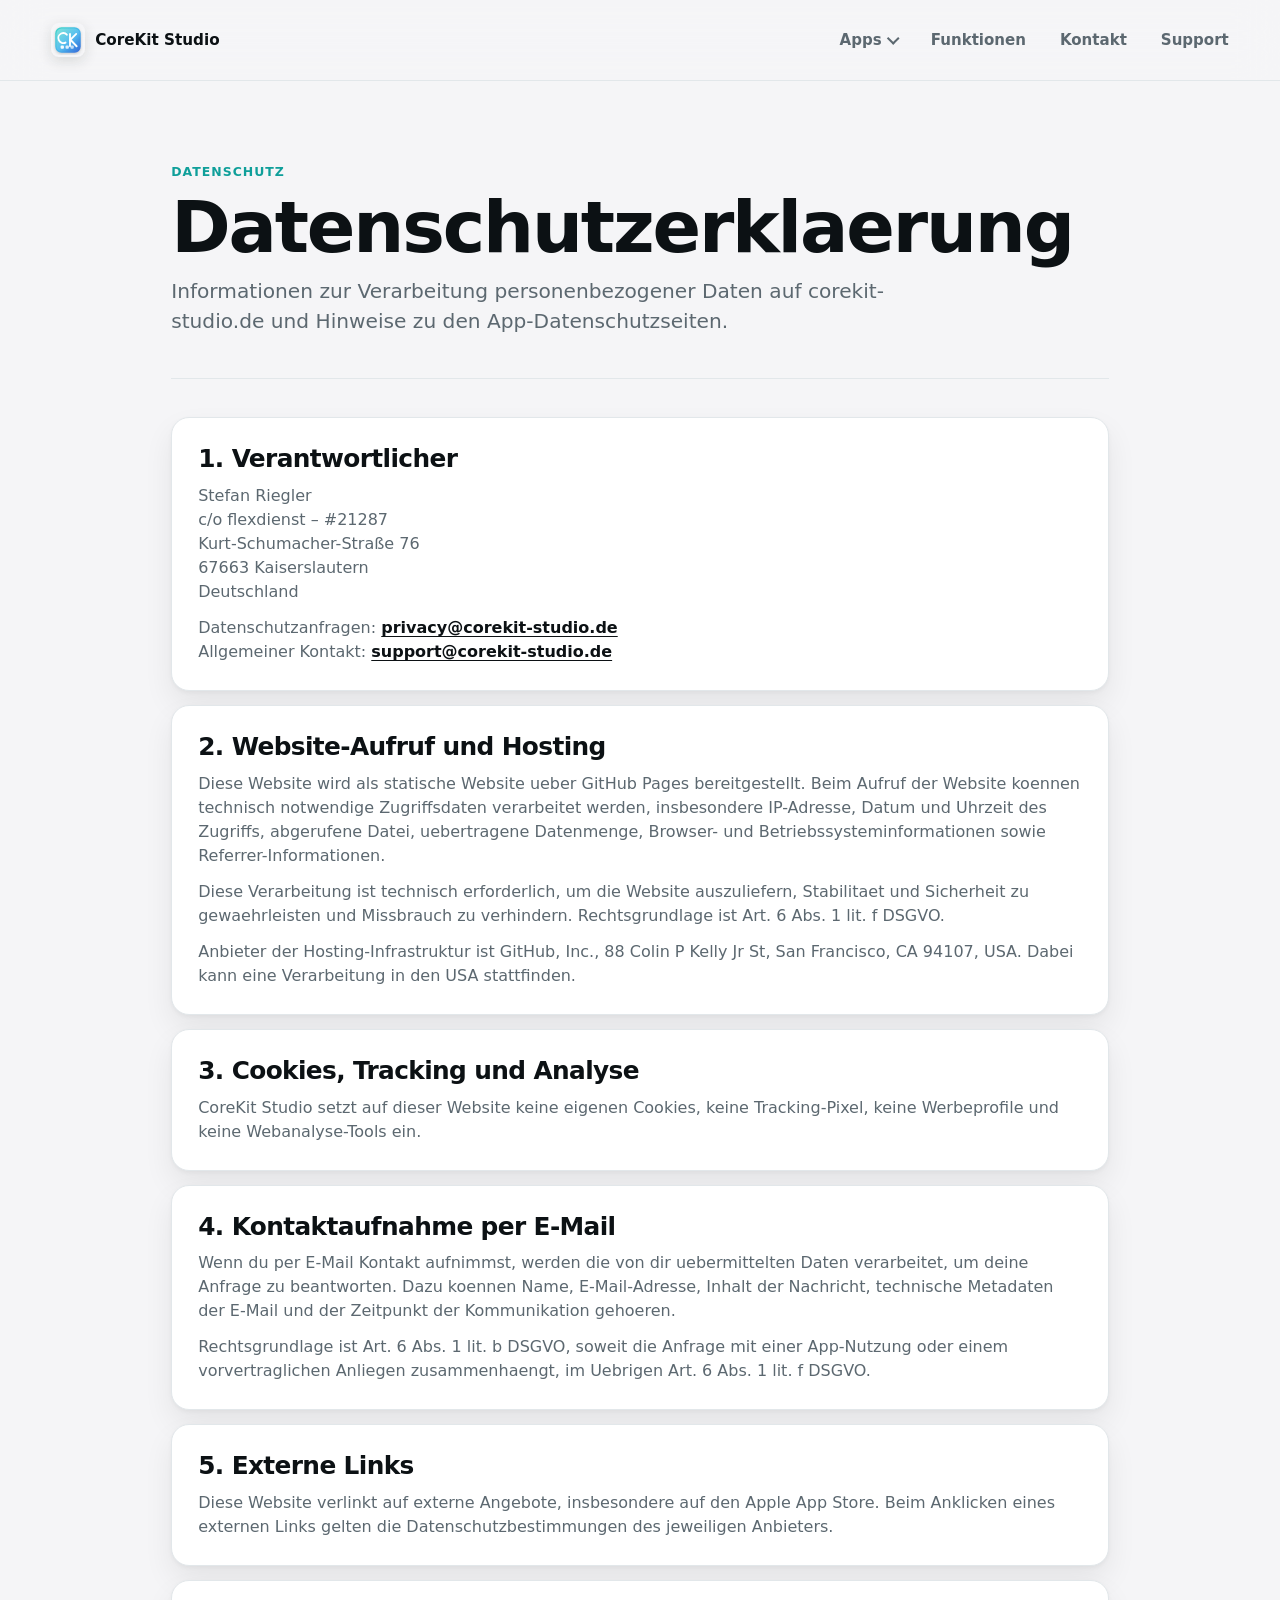
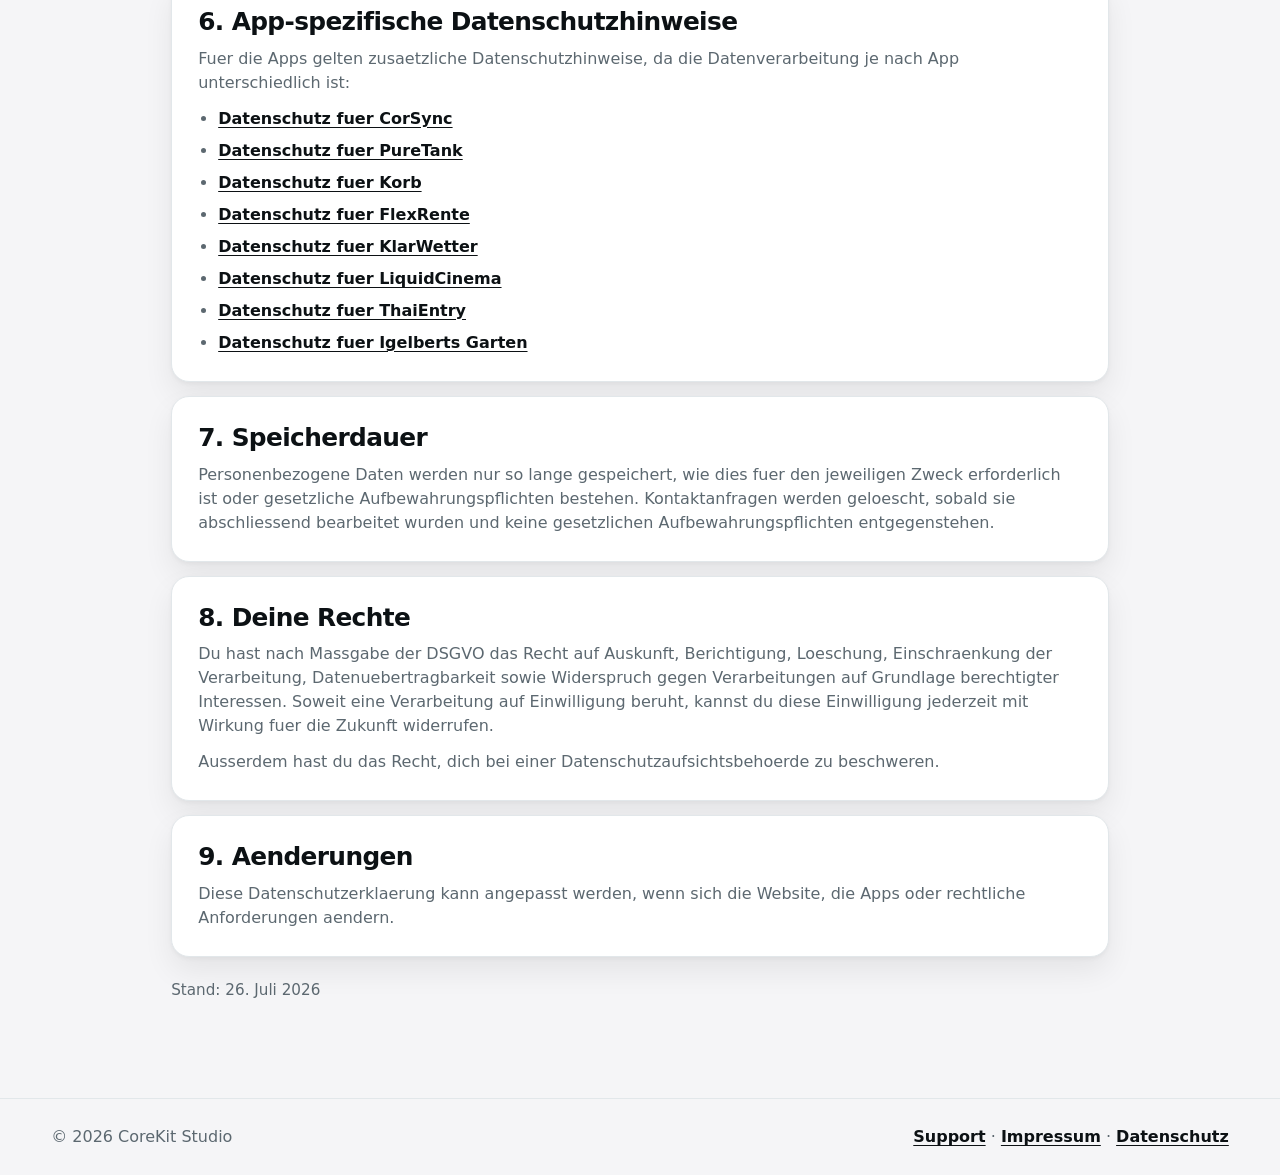
==== commit eaf13a75: "Link ThaiEntry privacy policy" ====
--- a/datenschutz.html
+++ b/datenschutz.html
@@ -23,6 +23,7 @@
             <a href="index.html#flexrente">FlexRente</a>
             <a href="index.html#klarwetter">KlarWetter</a>
             <a href="index.html#liquidcinema">LiquidCinema</a>
+            <a href="index.html#thaientry">ThaiEntry</a>
             <a href="index.html#igelbert">Igelbert</a>
           </div>
         </details>
@@ -104,6 +105,7 @@
             <li><a href="datenschutz/flexrente.html">Datenschutz fuer FlexRente</a></li>
             <li><a href="datenschutz/klarwetter.html">Datenschutz fuer KlarWetter</a></li>
             <li><a href="datenschutz/liquidcinema.html">Datenschutz fuer LiquidCinema</a></li>
+            <li><a href="datenschutz/thaientry.html">Datenschutz fuer ThaiEntry</a></li>
             <li><a href="datenschutz/igelbert.html">Datenschutz fuer Igelberts Garten</a></li>
           </ul>
         </article>
@@ -132,7 +134,7 @@
           </p>
         </article>
 
-        <p class="legal-updated">Stand: 21. Juni 2026</p>
+        <p class="legal-updated">Stand: 26. Juli 2026</p>
       </section>
     </main>
 
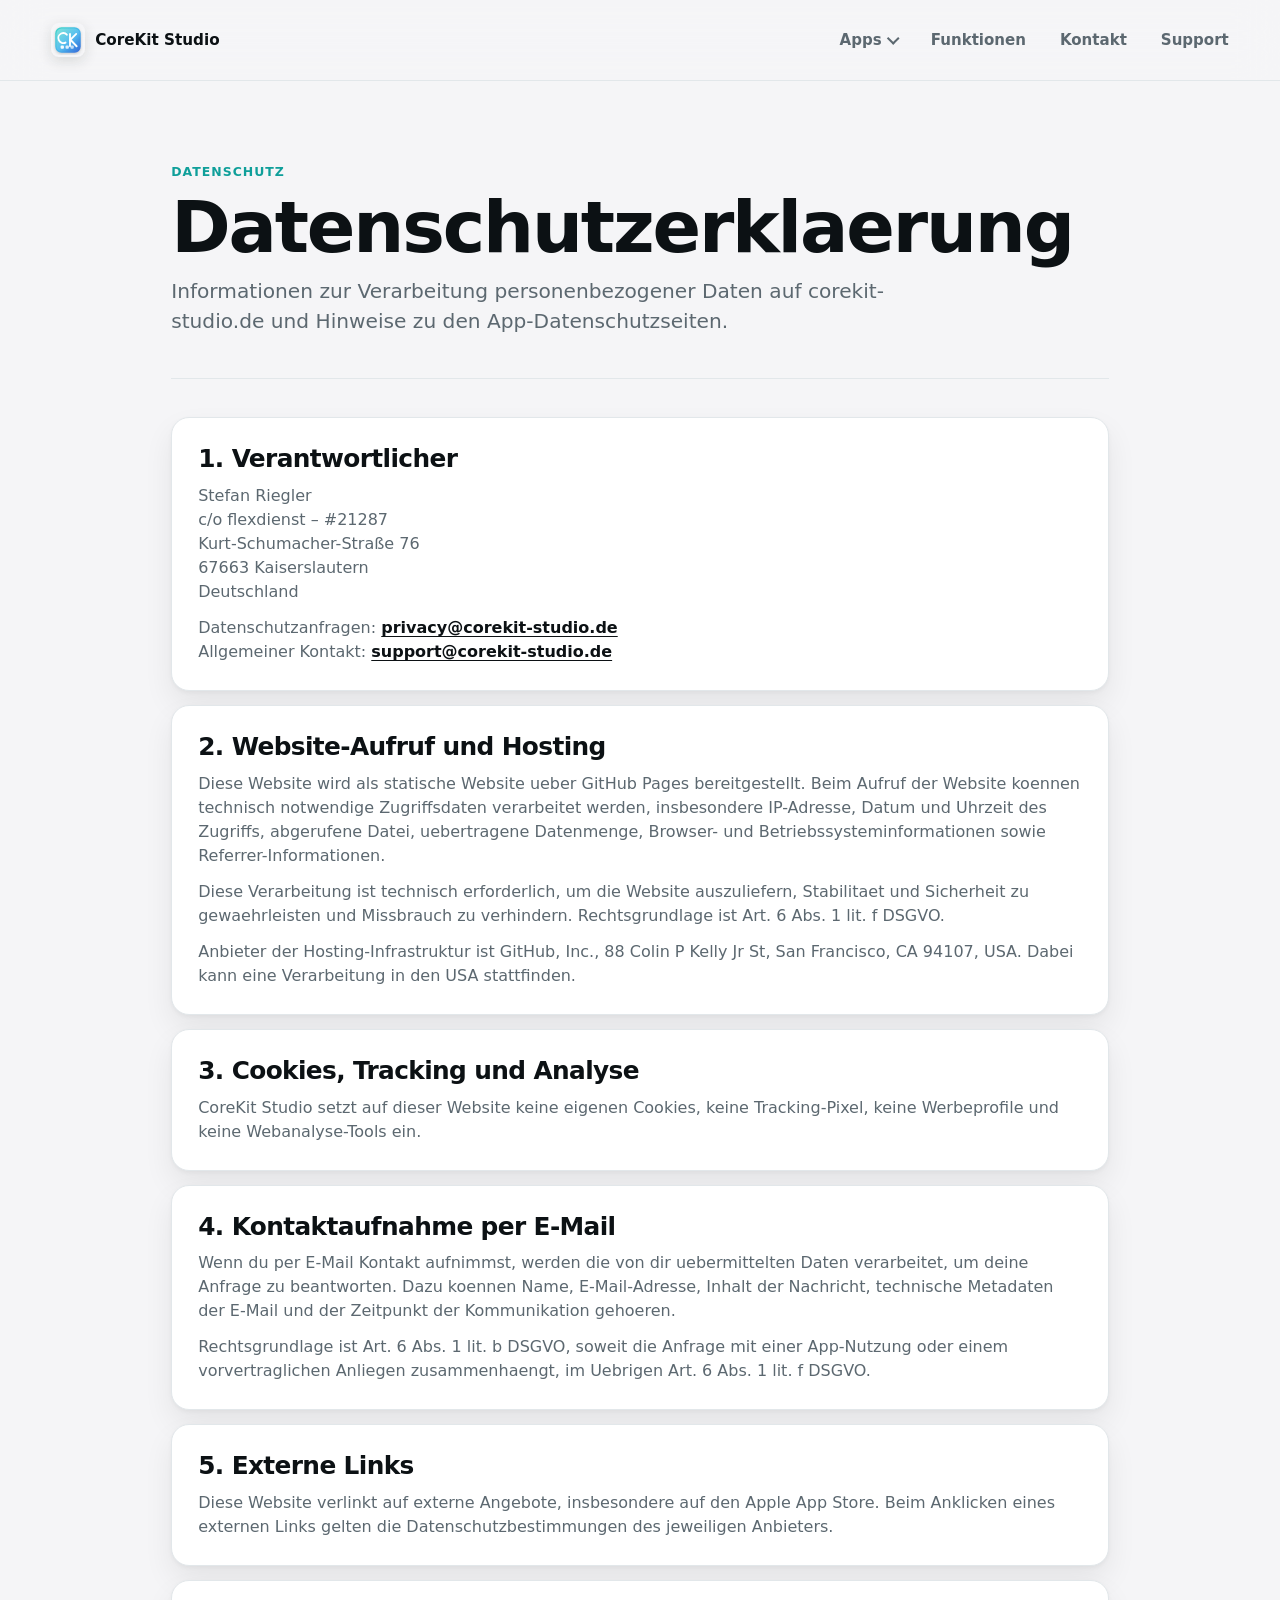
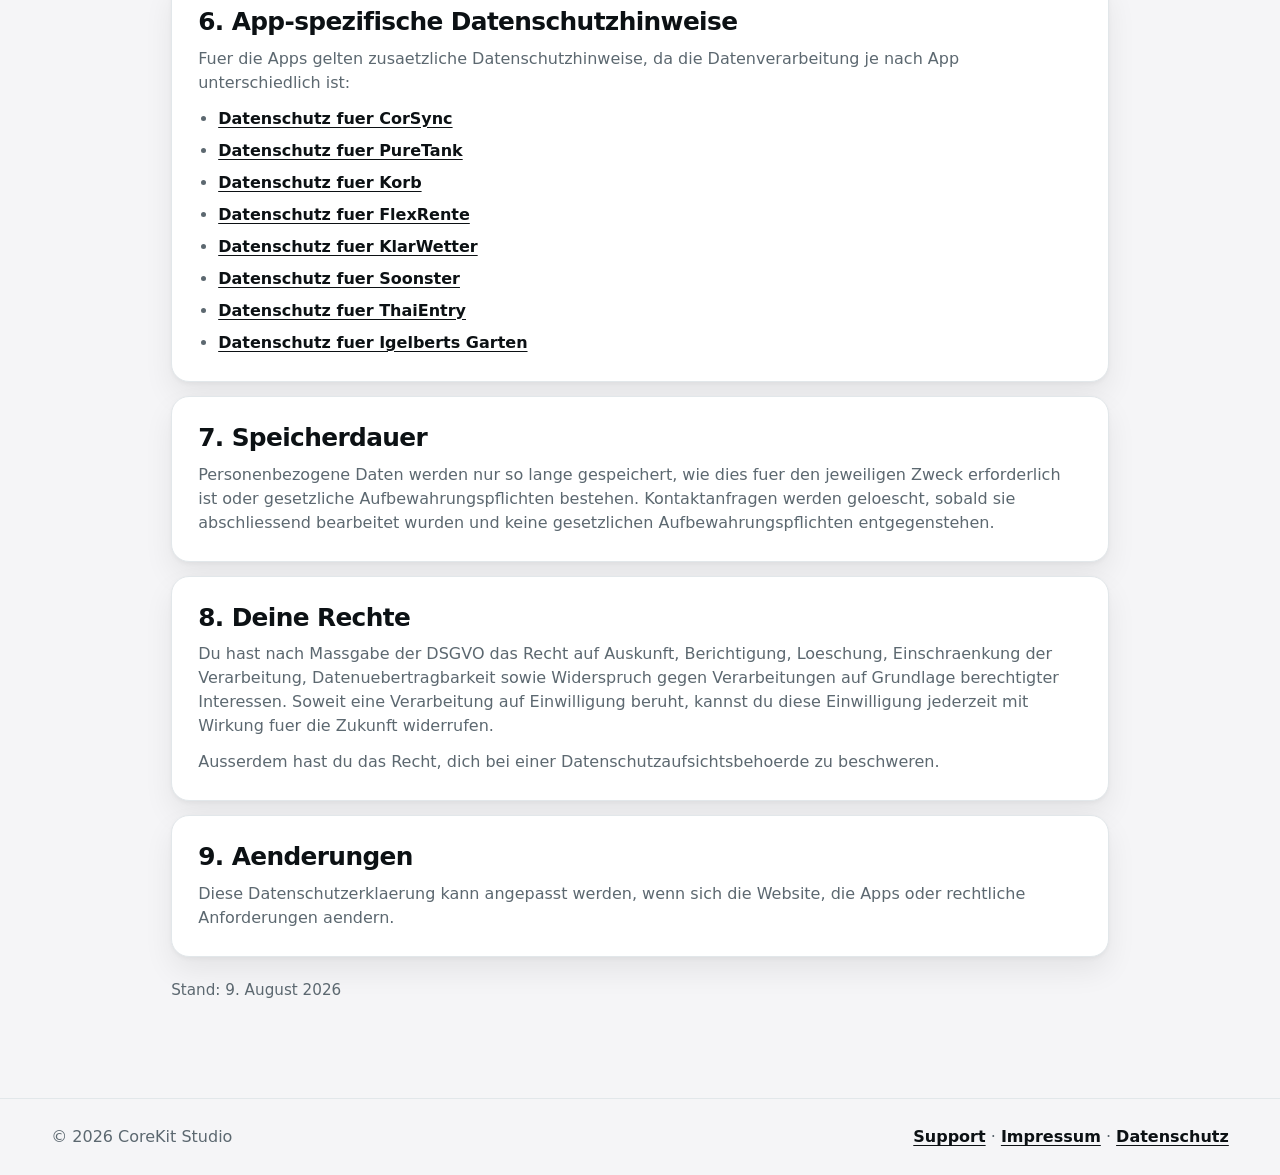
==== commit 3094df8b: "Rebrand LiquidCinema as Soonster" ====
--- a/datenschutz.html
+++ b/datenschutz.html
@@ -22,7 +22,7 @@
             <a href="index.html#korb">Korb</a>
             <a href="index.html#flexrente">FlexRente</a>
             <a href="index.html#klarwetter">KlarWetter</a>
-            <a href="index.html#liquidcinema">LiquidCinema</a>
+            <a href="index.html#liquidcinema">Soonster</a>
             <a href="index.html#thaientry">ThaiEntry</a>
             <a href="index.html#igelbert">Igelbert</a>
           </div>
@@ -104,7 +104,7 @@
             <li><a href="datenschutz/korb.html">Datenschutz fuer Korb</a></li>
             <li><a href="datenschutz/flexrente.html">Datenschutz fuer FlexRente</a></li>
             <li><a href="datenschutz/klarwetter.html">Datenschutz fuer KlarWetter</a></li>
-            <li><a href="datenschutz/liquidcinema.html">Datenschutz fuer LiquidCinema</a></li>
+            <li><a href="datenschutz/liquidcinema.html">Datenschutz fuer Soonster</a></li>
             <li><a href="datenschutz/thaientry.html">Datenschutz fuer ThaiEntry</a></li>
             <li><a href="datenschutz/igelbert.html">Datenschutz fuer Igelberts Garten</a></li>
           </ul>
@@ -134,7 +134,7 @@
           </p>
         </article>
 
-        <p class="legal-updated">Stand: 26. Juli 2026</p>
+        <p class="legal-updated">Stand: 9. August 2026</p>
       </section>
     </main>
 
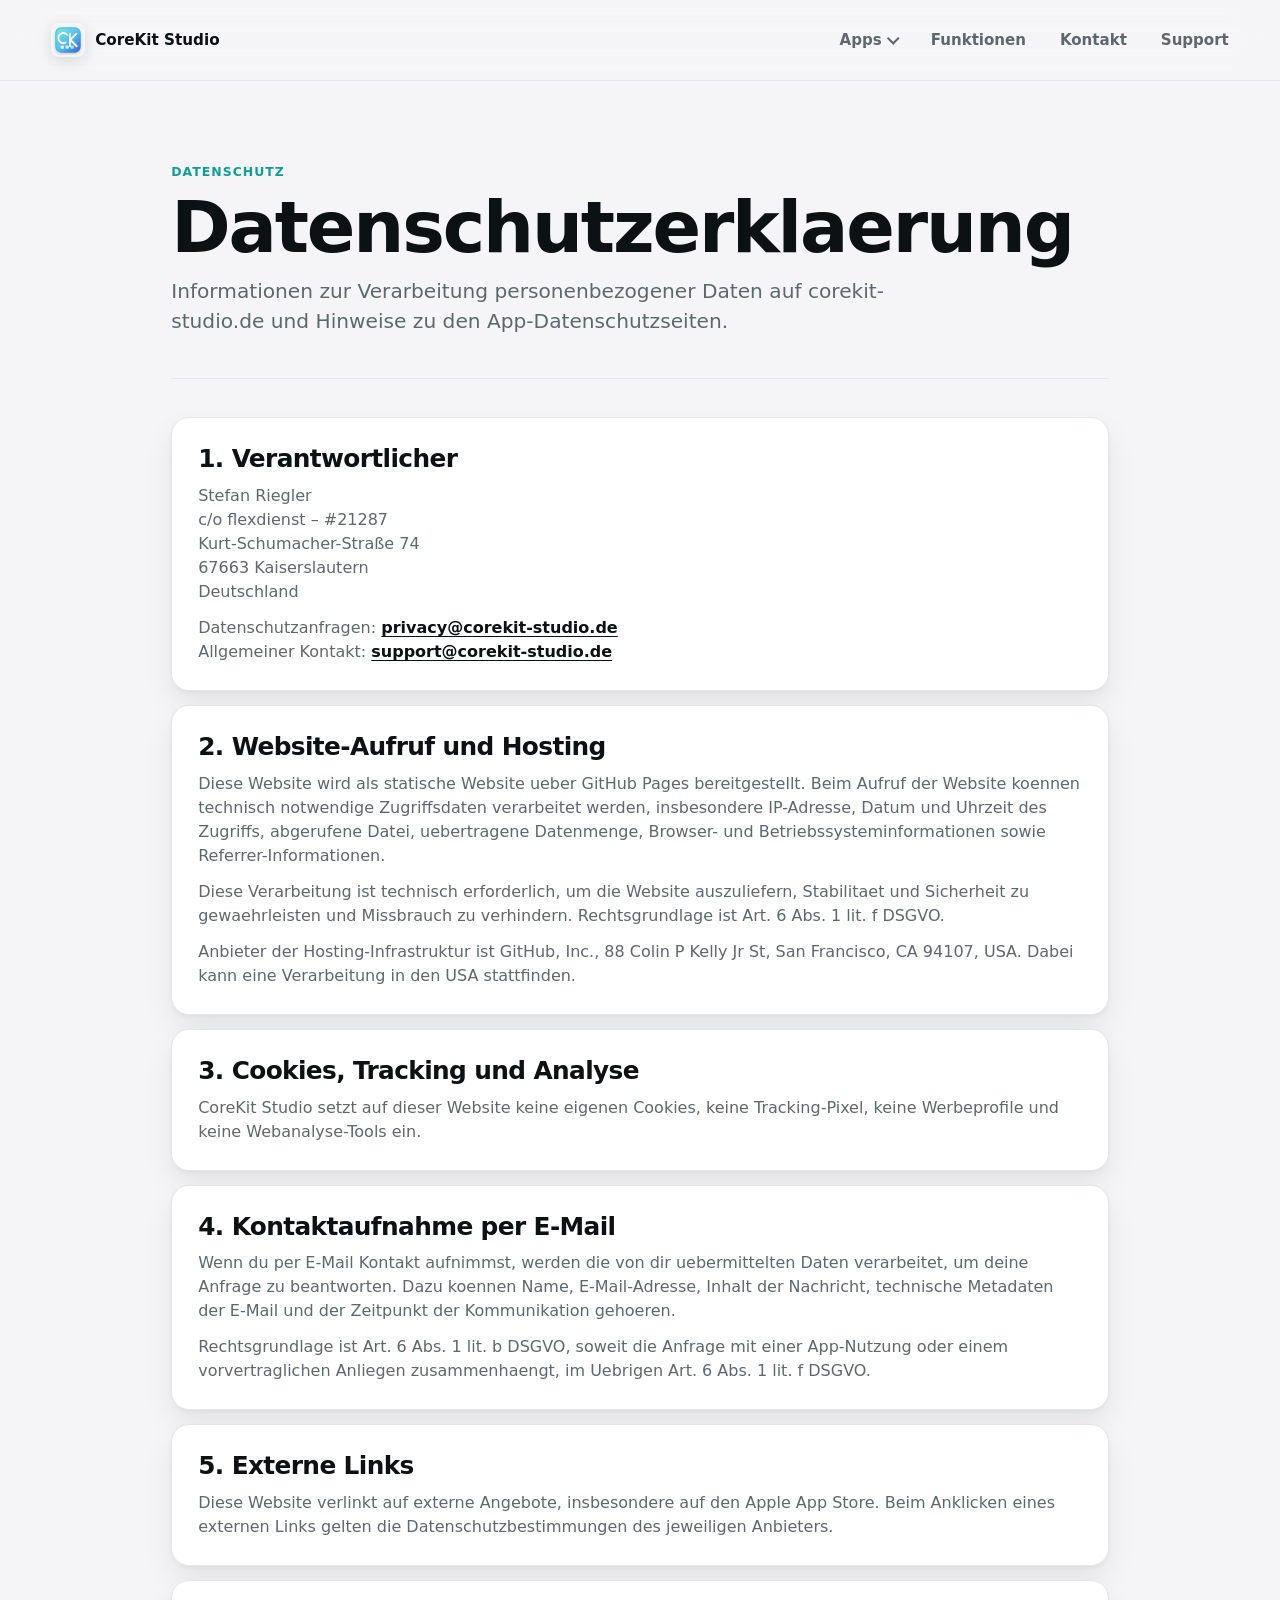
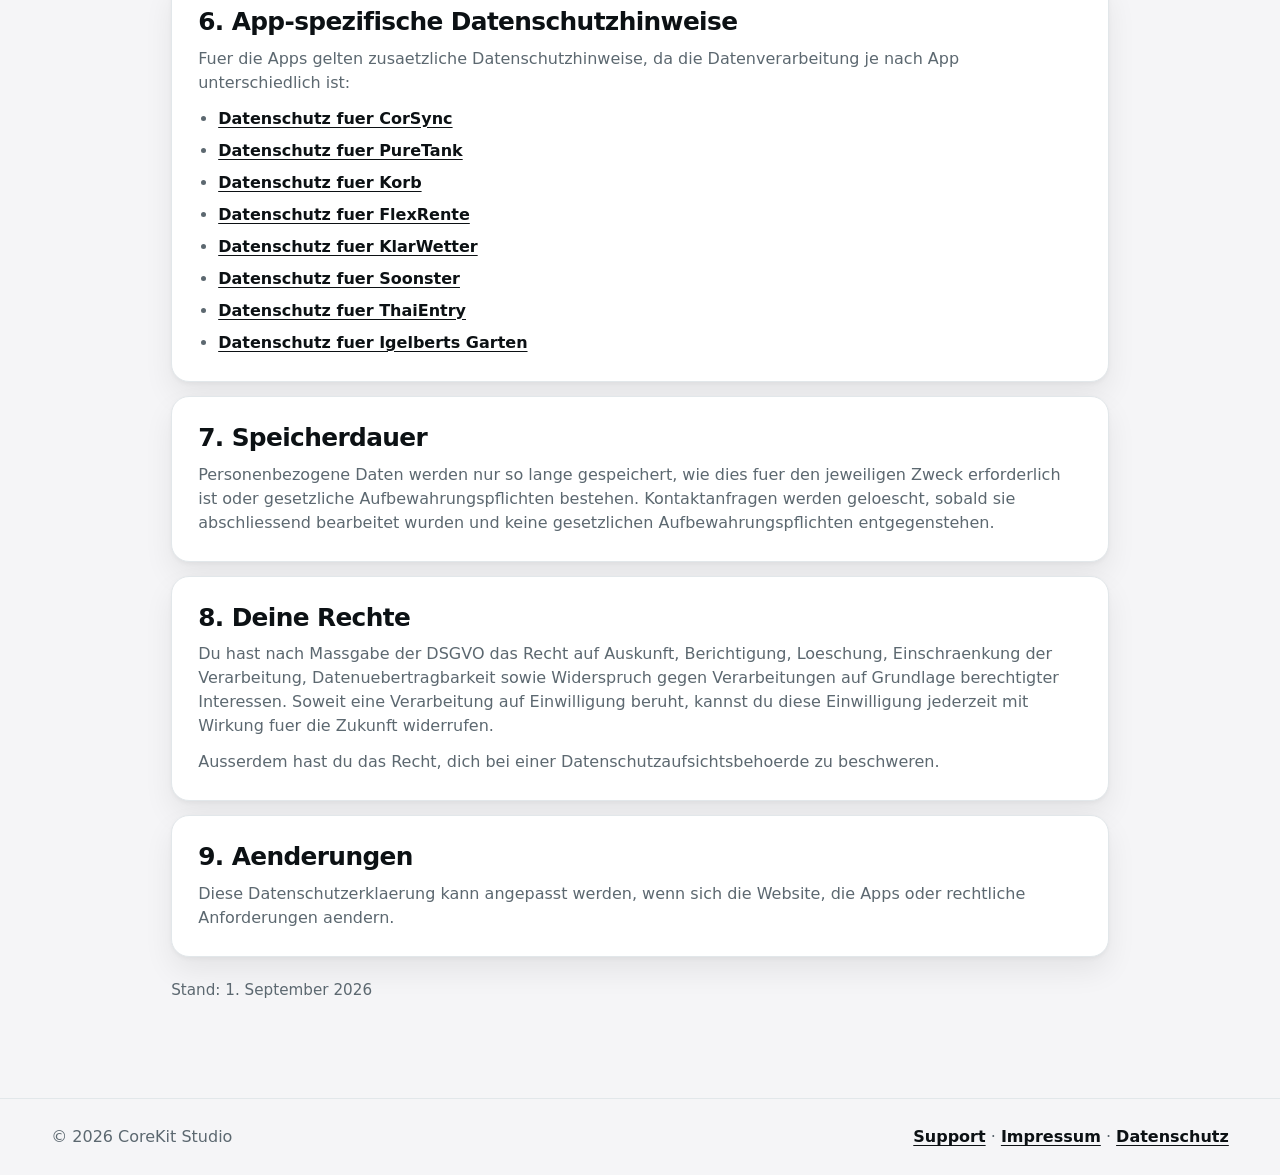
==== commit 80011b4e: "Update legal address to house number 74" ====
--- a/datenschutz.html
+++ b/datenschutz.html
@@ -46,7 +46,7 @@
           <p>
             Stefan Riegler<br>
             c/o flexdienst – #21287<br>
-            Kurt-Schumacher-Straße 76<br>
+            Kurt-Schumacher-Straße 74<br>
             67663 Kaiserslautern<br>
             Deutschland
           </p>
@@ -104,7 +104,7 @@
             <li><a href="datenschutz/korb.html">Datenschutz fuer Korb</a></li>
             <li><a href="datenschutz/flexrente.html">Datenschutz fuer FlexRente</a></li>
             <li><a href="datenschutz/klarwetter.html">Datenschutz fuer KlarWetter</a></li>
-            <li><a href="datenschutz/liquidcinema.html">Datenschutz fuer Soonster</a></li>
+            <li><a href="datenschutz/soonster.html">Datenschutz fuer Soonster</a></li>
             <li><a href="datenschutz/thaientry.html">Datenschutz fuer ThaiEntry</a></li>
             <li><a href="datenschutz/igelbert.html">Datenschutz fuer Igelberts Garten</a></li>
           </ul>
@@ -134,7 +134,7 @@
           </p>
         </article>
 
-        <p class="legal-updated">Stand: 9. August 2026</p>
+        <p class="legal-updated">Stand: 1. September 2026</p>
       </section>
     </main>
 
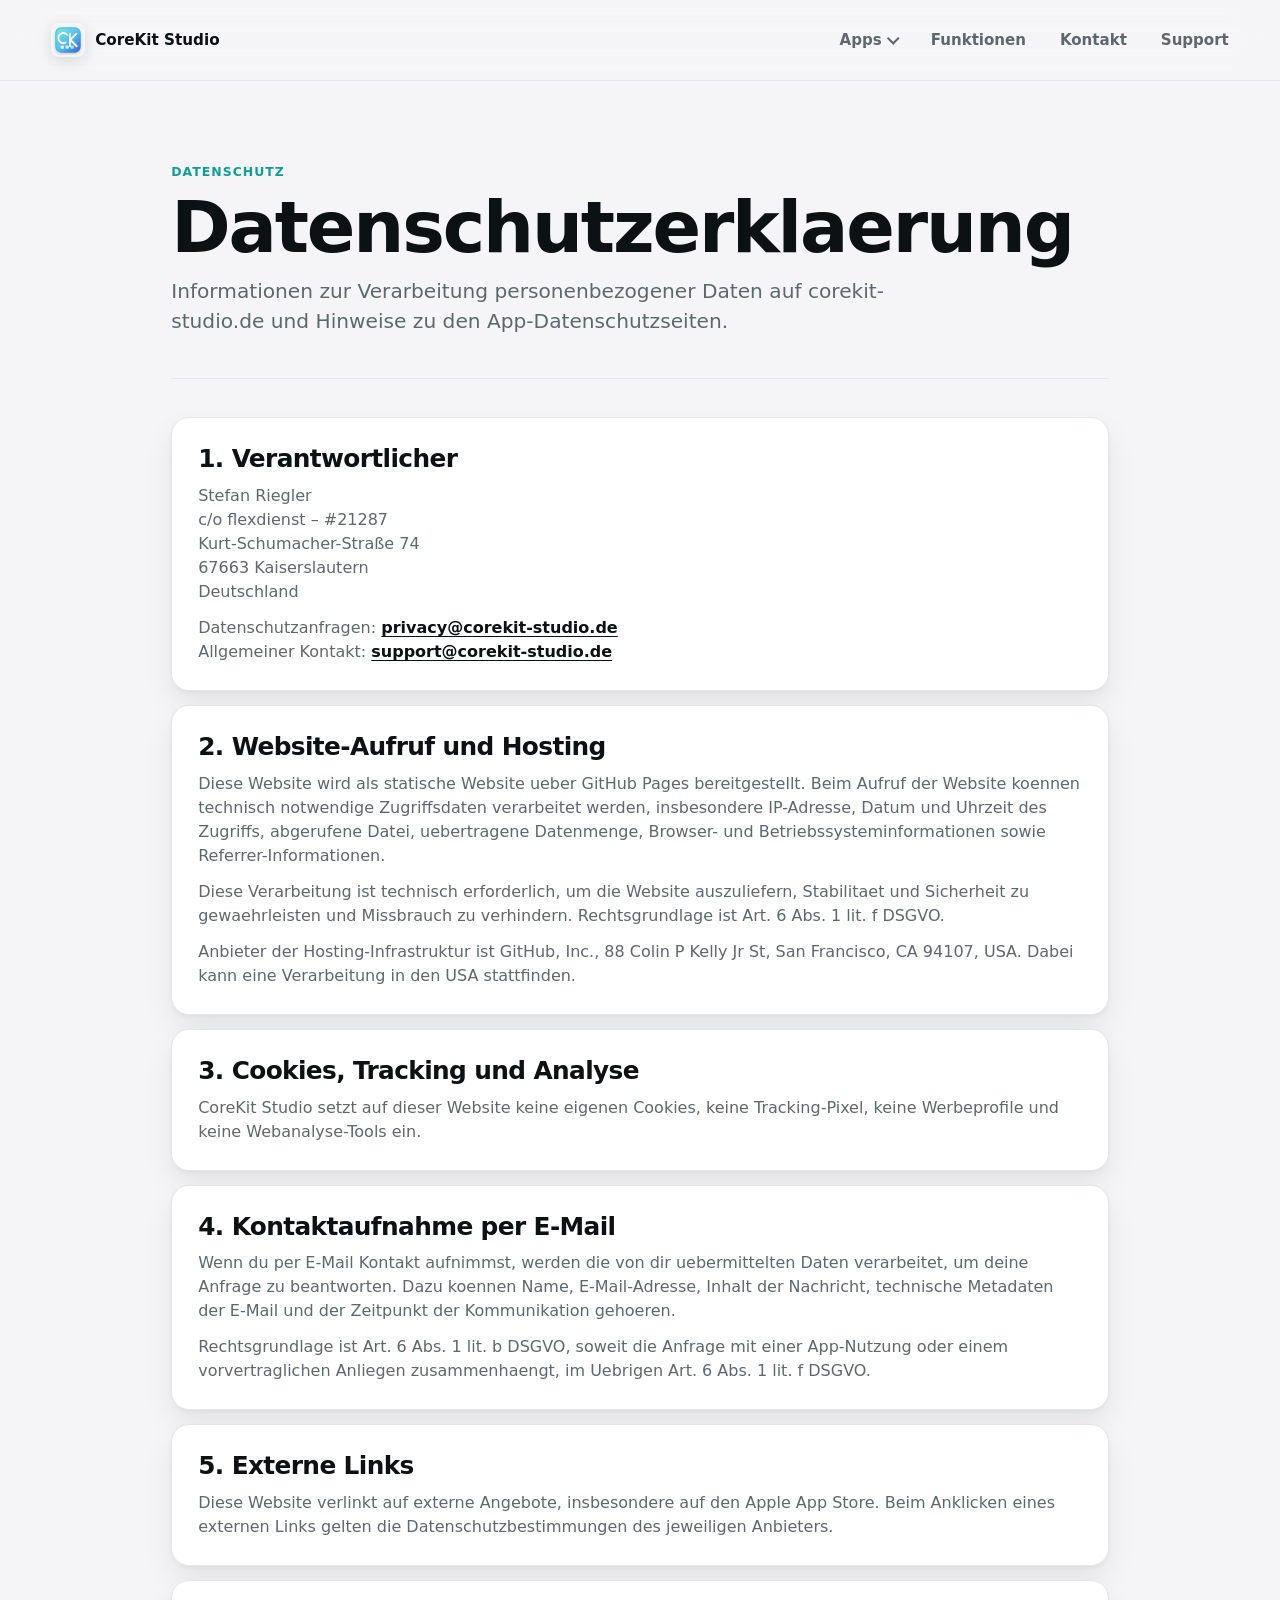
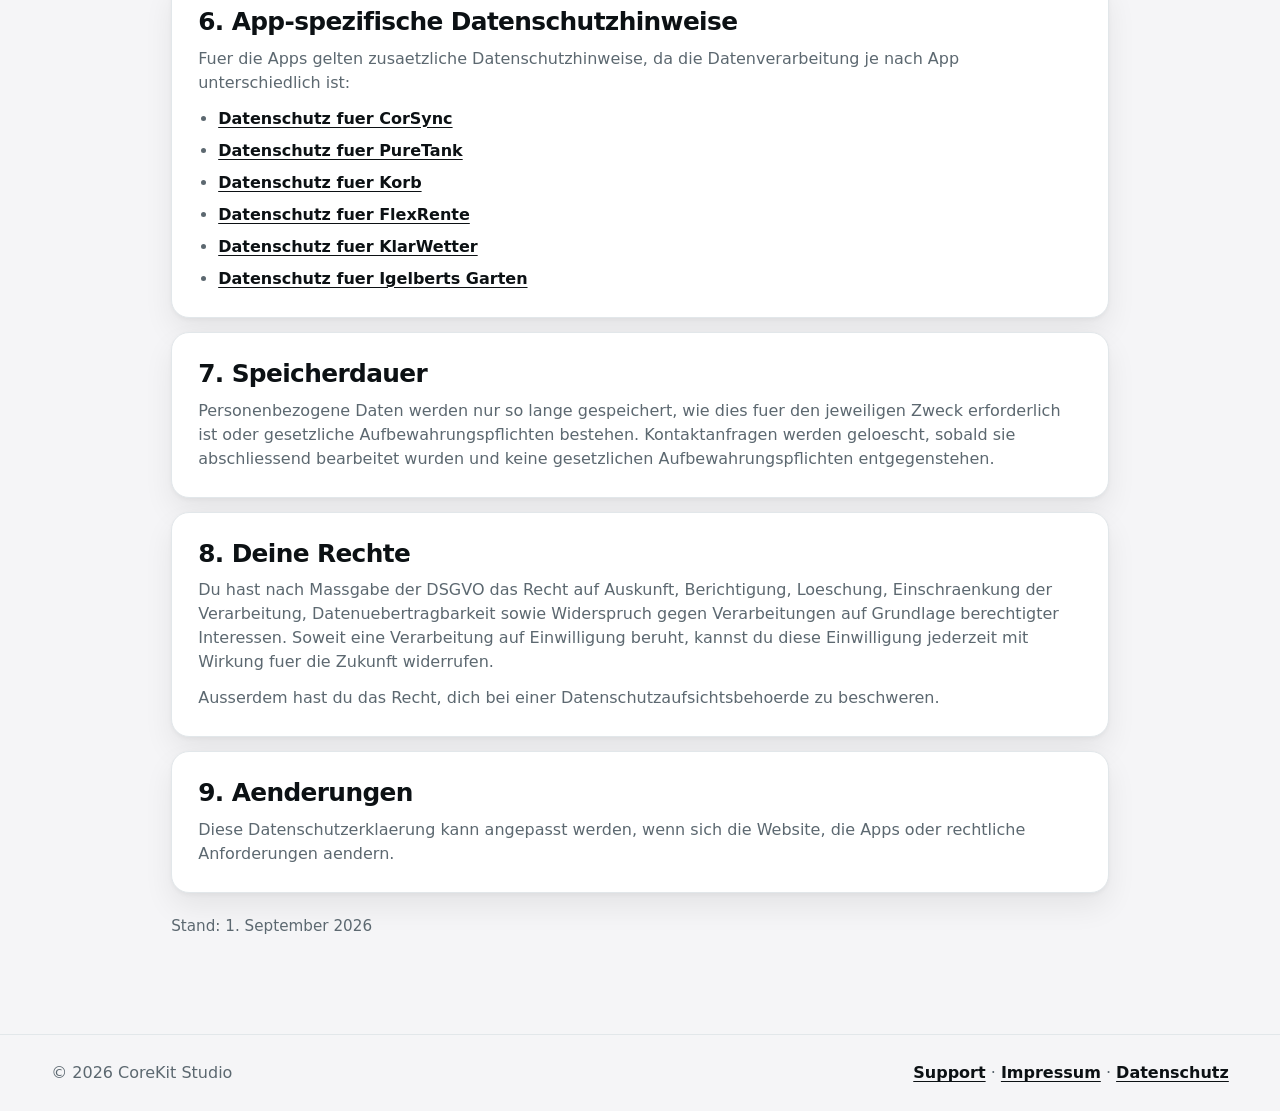
==== commit 232d7e4d: "Soonster vollständig entfernt, ThaiEntry vorerst ausgebaut - App-Sektionen, Apps-Menü, Hero-Bilder, " ====
--- a/datenschutz.html
+++ b/datenschutz.html
@@ -5,7 +5,7 @@
     <meta name="viewport" content="width=device-width, initial-scale=1">
     <meta name="description" content="Datenschutzerklaerung fuer die Website corekit-studio.de und Uebersicht der App-Datenschutzhinweise.">
     <title>Datenschutz - CoreKit Studio</title>
-    <link rel="stylesheet" href="styles.css?v=20260712-redesign-1">
+    <link rel="stylesheet" href="styles.css?v=20260912-cleanup-1">
   </head>
   <body>
         <header class="site-header">
@@ -22,8 +22,6 @@
             <a href="index.html#korb">Korb</a>
             <a href="index.html#flexrente">FlexRente</a>
             <a href="index.html#klarwetter">KlarWetter</a>
-            <a href="index.html#liquidcinema">Soonster</a>
-            <a href="index.html#thaientry">ThaiEntry</a>
             <a href="index.html#igelbert">Igelbert</a>
           </div>
         </details>
@@ -104,8 +102,6 @@
             <li><a href="datenschutz/korb.html">Datenschutz fuer Korb</a></li>
             <li><a href="datenschutz/flexrente.html">Datenschutz fuer FlexRente</a></li>
             <li><a href="datenschutz/klarwetter.html">Datenschutz fuer KlarWetter</a></li>
-            <li><a href="datenschutz/soonster.html">Datenschutz fuer Soonster</a></li>
-            <li><a href="datenschutz/thaientry.html">Datenschutz fuer ThaiEntry</a></li>
             <li><a href="datenschutz/igelbert.html">Datenschutz fuer Igelberts Garten</a></li>
           </ul>
         </article>
--- a/styles.css
+++ b/styles.css
@@ -888,18 +888,6 @@
   overflow: visible;
 }
 
-.app-showcase::after {
-  content: "";
-  display: block;
-  width: 100%;
-  max-width: 128px;
-  aspect-ratio: 1320 / 2868;
-  background: #101116 url("assets/flexrente-dashboard.jpg") top center / cover no-repeat;
-  border: 1.5px solid #101116;
-  border-radius: 14px;
-  box-shadow: 0 18px 42px rgba(23, 32, 38, 0.14);
-}
-
 .app-showcase .phone-shot,
 .app-showcase .primary-shot {
   width: 100%;
@@ -1015,24 +1003,11 @@
   }
 }
 
-/* LiquidCinema hero focus image */
+/* Hero-Reihe: Feinabstimmung */
 .app-showcase {
   grid-template-columns: repeat(6, minmax(0, 1fr));
   width: min(100%, 820px);
   gap: clamp(7px, 1.1vw, 12px);
-}
-
-.app-showcase::before {
-  content: "";
-  display: block;
-  width: 100%;
-  max-width: 118px;
-  aspect-ratio: 1320 / 2868;
-  background: #101116 url("assets/liquidcinema-home.jpg") top center / cover no-repeat;
-  border: 1.5px solid #101116;
-  border-radius: 14px;
-  box-shadow: 0 18px 42px rgba(23, 32, 38, 0.14);
-  order: 6;
 }
 
 .app-showcase::after {
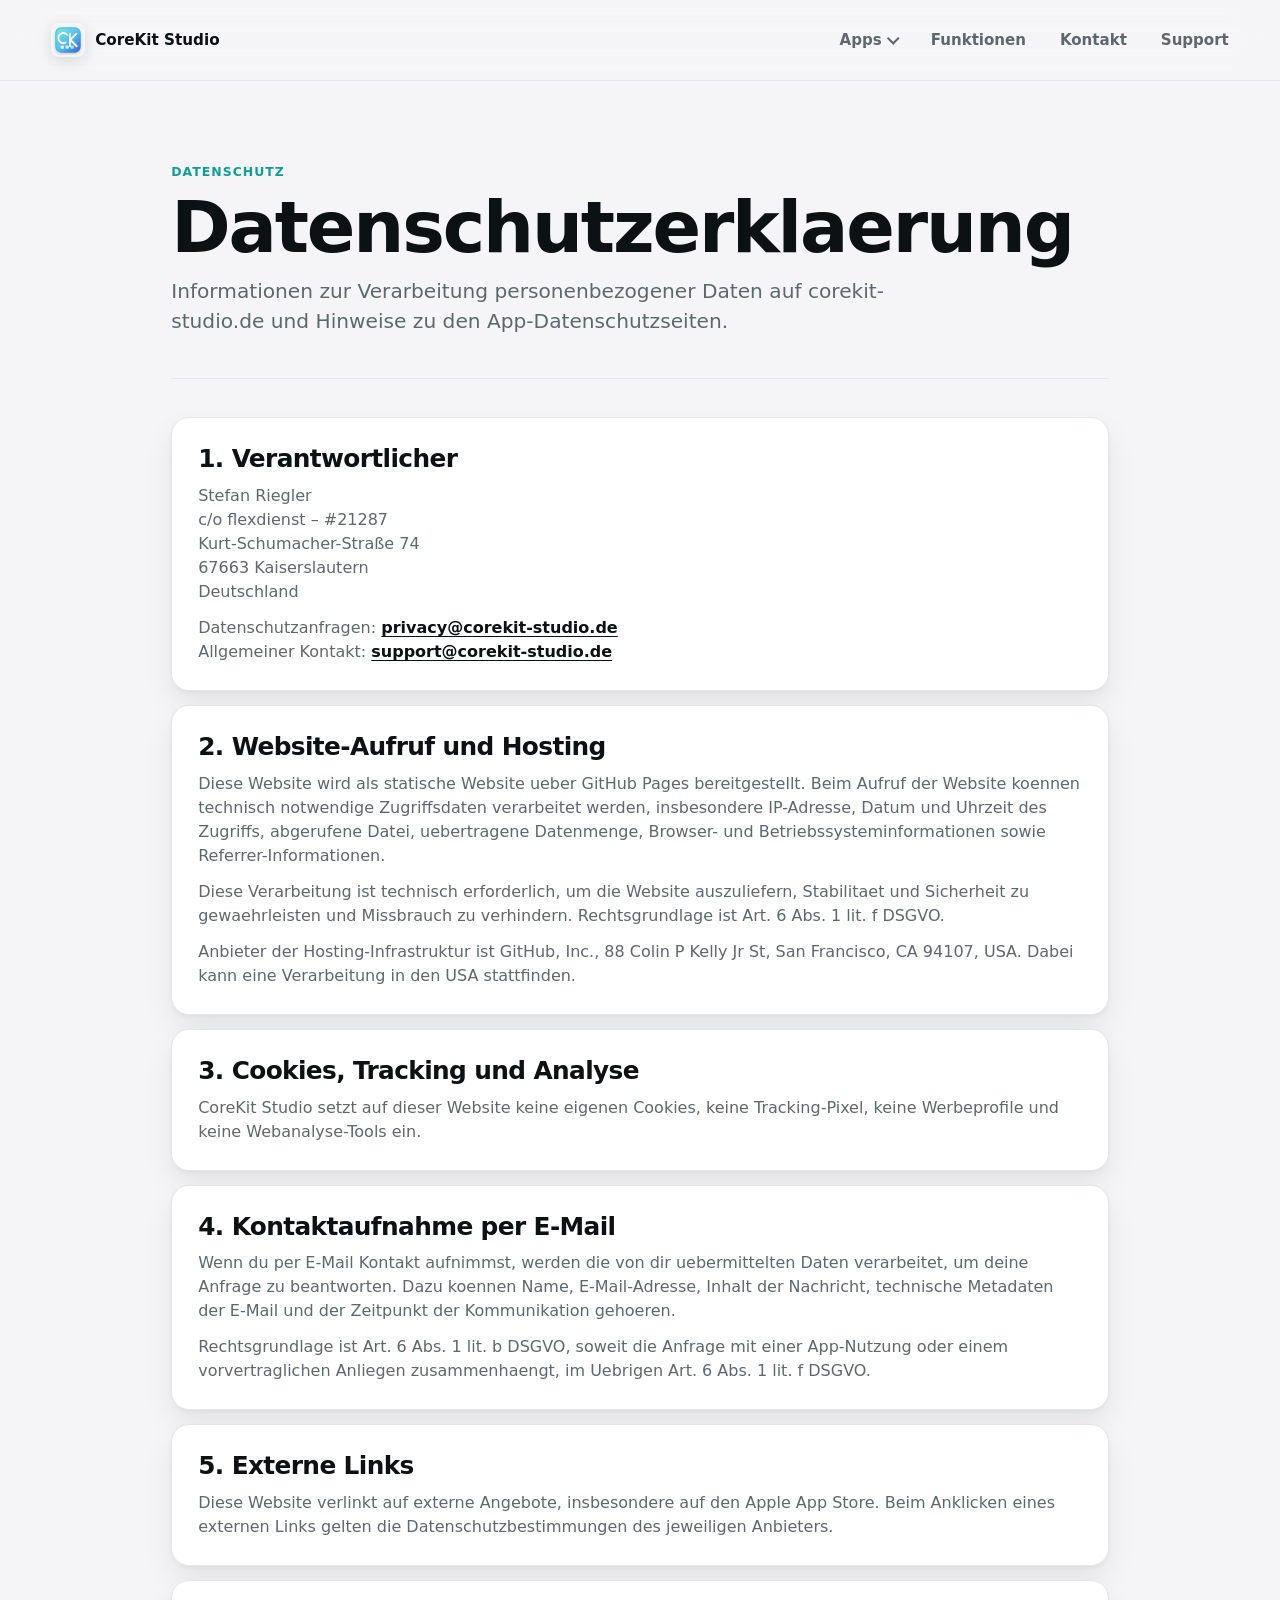
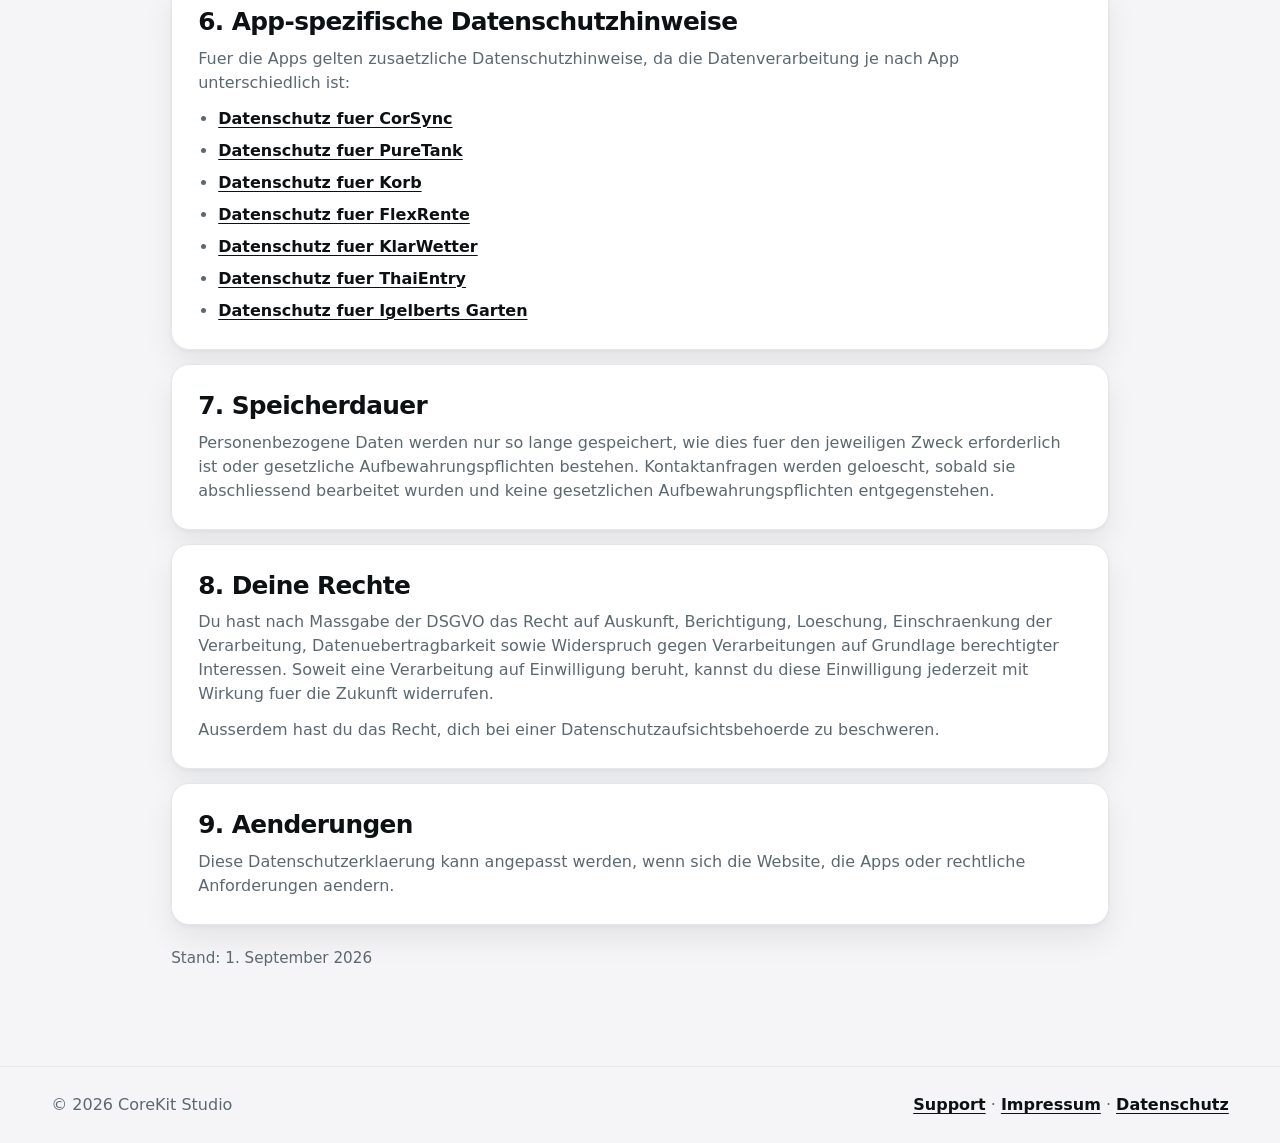
==== commit f99a523b: "ThaiEntry wiederhergestellt Rückgängigmachung der Entfernung aus 232d7e4 (nur ThaiEntry, Soonster bl" ====
--- a/datenschutz.html
+++ b/datenschutz.html
@@ -22,6 +22,7 @@
             <a href="index.html#korb">Korb</a>
             <a href="index.html#flexrente">FlexRente</a>
             <a href="index.html#klarwetter">KlarWetter</a>
+            <a href="index.html#thaientry">ThaiEntry</a>
             <a href="index.html#igelbert">Igelbert</a>
           </div>
         </details>
@@ -102,6 +103,7 @@
             <li><a href="datenschutz/korb.html">Datenschutz fuer Korb</a></li>
             <li><a href="datenschutz/flexrente.html">Datenschutz fuer FlexRente</a></li>
             <li><a href="datenschutz/klarwetter.html">Datenschutz fuer KlarWetter</a></li>
+            <li><a href="datenschutz/thaientry.html">Datenschutz fuer ThaiEntry</a></li>
             <li><a href="datenschutz/igelbert.html">Datenschutz fuer Igelberts Garten</a></li>
           </ul>
         </article>
